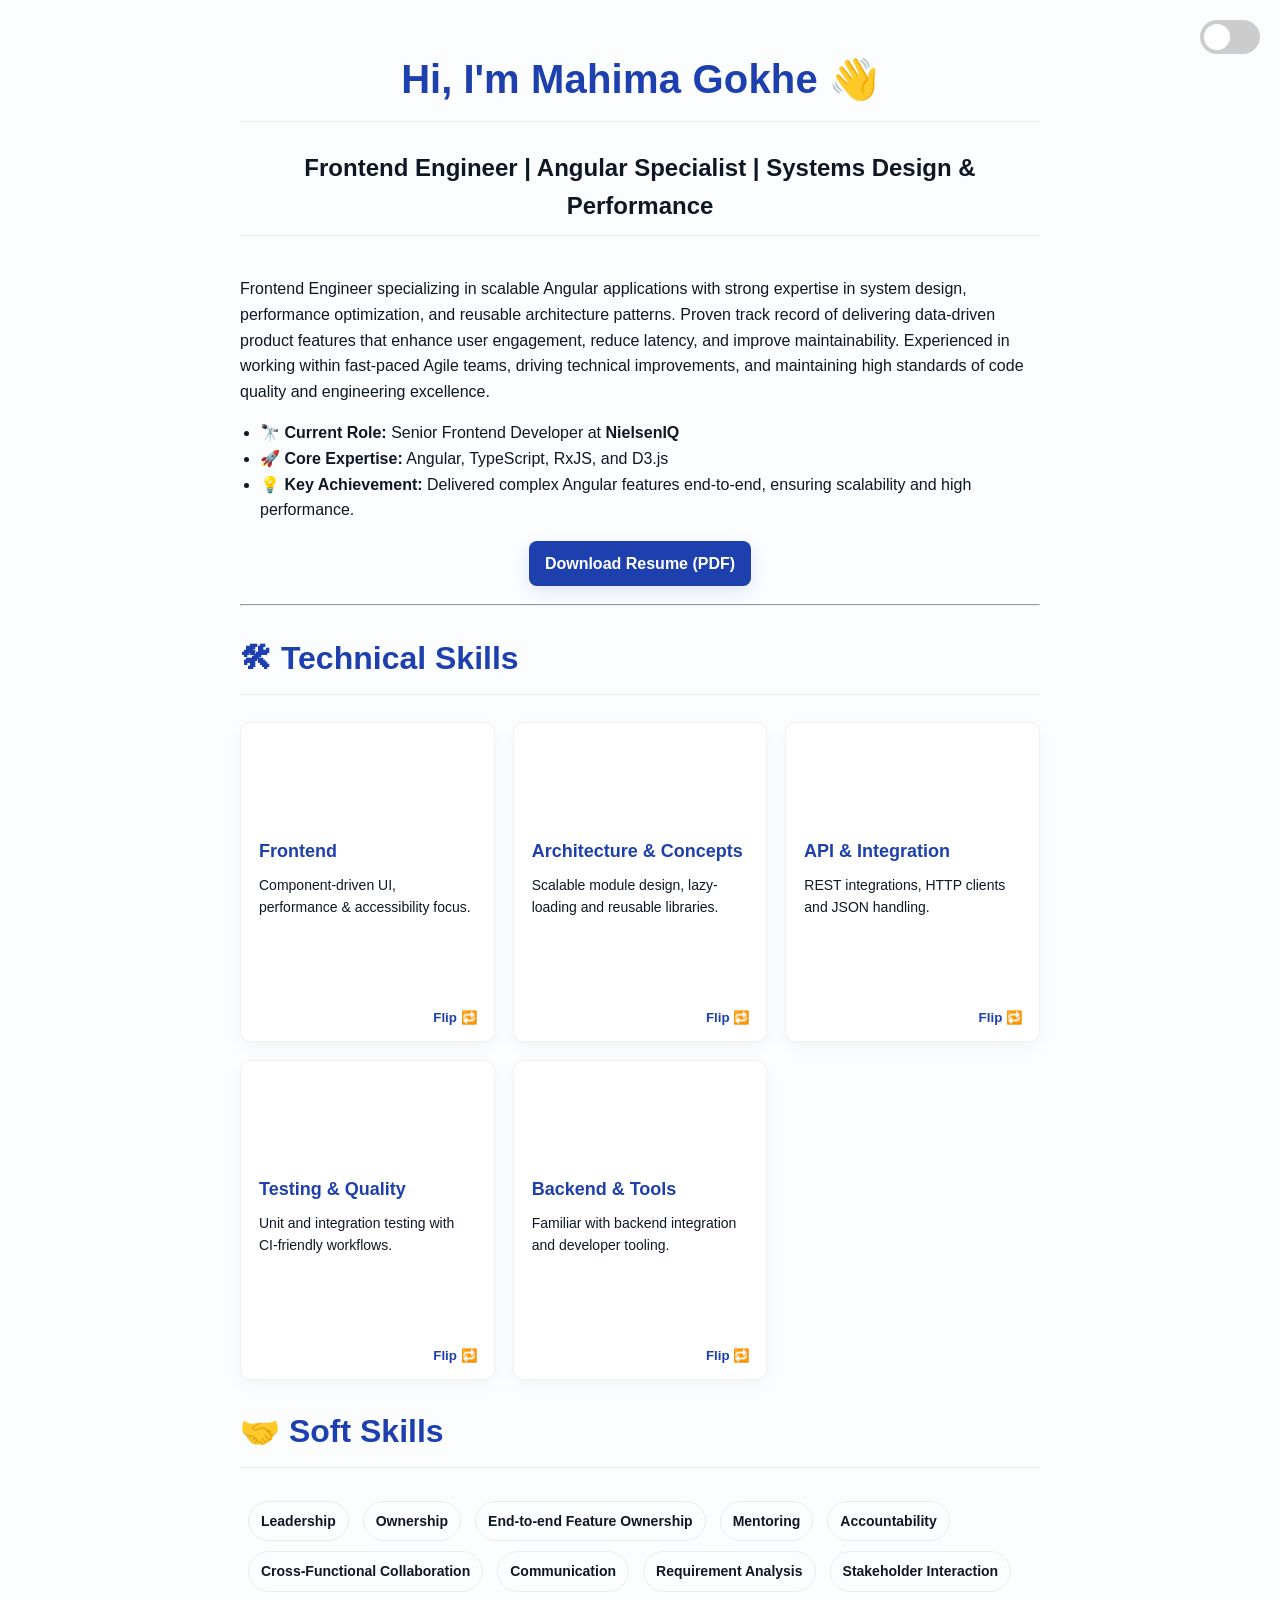
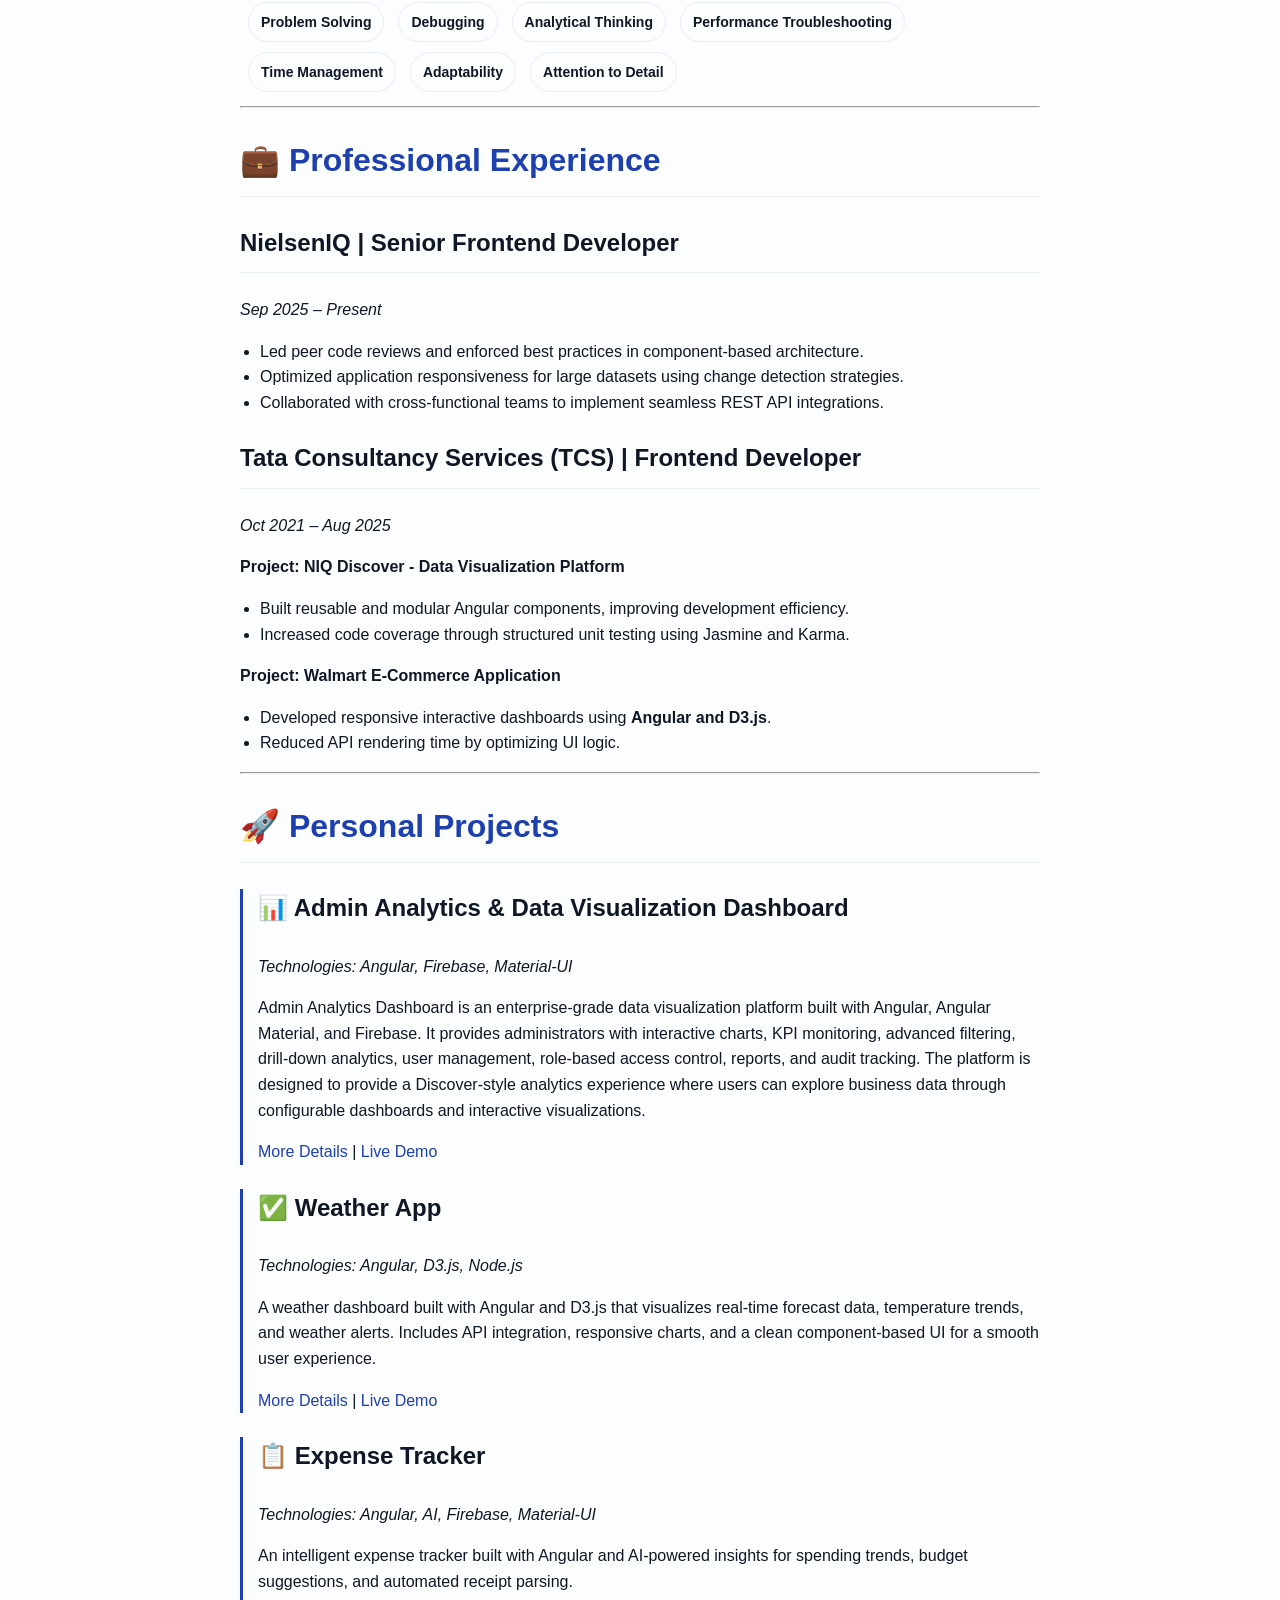
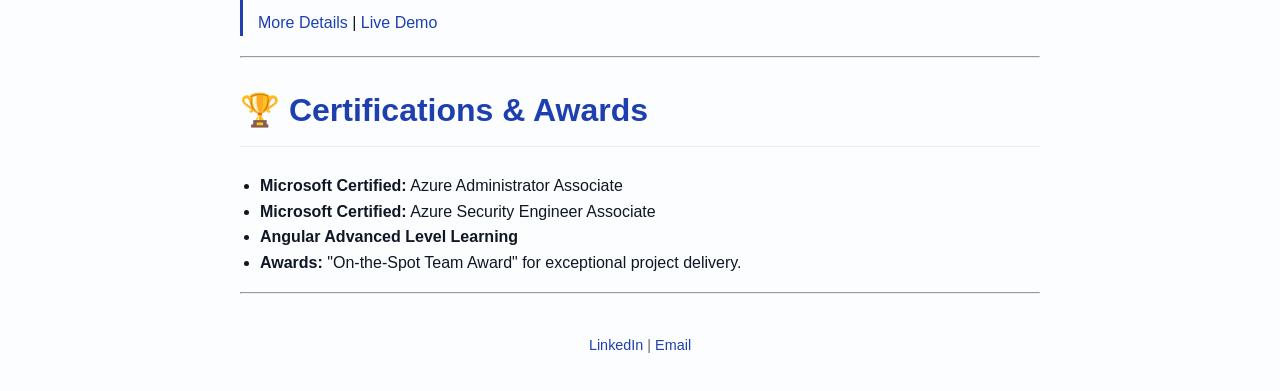
==== index.html @ b474adc4 "Updated changes of admin dashboard" ====
<!DOCTYPE html>
<html lang="en">

<head>
    <meta charset="UTF-8">
    <meta name="viewport" content="width=device-width, initial-scale=1.0">
    <title>Mahima Gokhe - Frontend Engineer</title>
    <style>
        :root {
            /* Professional, high-contrast palette (light mode) */
            --primary-color: #0f1724;   /* near-black slate for primary text */
            --secondary-color: #ffffff; /* secondary (light) */
            --accent-color: #1e40af;    /* indigo blue accent */
            --background-color: #fbfdff;/* very light background */
            --border-color: #e6edf3;    /* subtle border */
            --header-bg: #f1f5ff;       /* pale indigo header */
            --card-bg: #ffffff;         /* card background in light mode */
            --text-color: #0f1724;      /* card text color */
        }

        body {
            font-family: -apple-system, BlinkMacSystemFont, "Segoe UI", Helvetica, Arial, sans-serif, "Apple Color Emoji", "Segoe UI Emoji";
            line-height: 1.6;
            color: var(--primary-color);
            background-color: var(--background-color);
            max-width: 800px;
            margin: 0 auto;
            padding: 20px;
            transition: background-color 0.3s, color 0.3s;
        }

        body.dark-mode {
            /* Dark-mode palette tuned for readability */
            --primary-color: #e6eef8;   /* light text */
            --secondary-color: #0f1724; /* dark underlying */
            --accent-color: #60a5fa;    /* lighter indigo for accents */
            --background-color: #071133;/* deep navy background */
            --border-color: #23304a;    /* soft dark border */
            --header-bg: rgba(12,24,48,0.6); /* subtle header in dark mode */
            --card-bg: #0f1b2d;         /* dark card background */
            --text-color: #e6eef8;      /* card text color in dark mode */
        }

        h1,
        h2,
        h3 {
            border-bottom: 1px solid var(--border-color);
            padding-bottom: 10px;
        }

        h1,
        h2 {
            color: var(--accent-color);
        }

        h1 {
            font-size: 2.5em;
        }

        h2 {
            font-size: 2em;
        }

        h3 {
            font-size: 1.5em;
        }

        a {
            color: var(--accent-color);
            text-decoration: none;
            transition: color 0.3s;
        }

        a:hover {
            text-decoration: underline;
        }

        /* Intro pop animation */
        @keyframes popIn {
            0% { transform: translateY(14px) scale(.98); opacity: 0; }
            60% { transform: translateY(-6px) scale(1.02); opacity: 1; }
            100% { transform: translateY(0) scale(1); opacity: 1; }
        }

        .name-pop, .subtitle-pop {
            display: inline-block;
            opacity: 0;
            transform: translateY(14px) scale(.98);
            will-change: transform, opacity;
        }

        .name-pop {
            animation: popIn 700ms cubic-bezier(.2,.9,.3,1) 280ms both;
            font-weight: 900;
            color: var(--accent-color);
            letter-spacing: 0.2px;
            text-shadow: 0 1px 0 rgba(0,0,0,0.02);
        }

        .subtitle-pop {
            animation: popIn 700ms cubic-bezier(.2,.9,.3,1) 620ms both;
            color: var(--primary-color);
            font-weight: 600;
        }

        @media (prefers-reduced-motion: reduce) {
            .name-pop, .subtitle-pop { animation: none; opacity: 1; transform: none; }
        }

        table {
            width: 100%;
            border-collapse: collapse;
        }

        th,
        td {
            border: 1px solid var(--border-color);
            padding: 8px;
            text-align: left;
            transition: background-color 0.3s;
        }

        th {
            background-color: var(--header-bg);
        }

        tr:hover td {
            background-color: var(--header-bg);
        }

        ul {
            padding-left: 20px;
        }

        .header {
            text-align: center;
            margin-bottom: 40px;
        }

        .footer {
            text-align: center;
            margin-top: 40px;
            font-size: 0.9em;
            color: #666;
        }

        .theme-switch-wrapper {
            display: flex;
            align-items: center;
            position: absolute;
            top: 20px;
            right: 20px;
        }

        /* Download resume button */
        .download-resume { text-align: center; margin: 18px 0; }
        .btn-download {
            display: inline-block;
            background: var(--accent-color);
            color: var(--secondary-color);
            padding: 10px 16px;
            border-radius: 8px;
            font-weight: 700;
            text-decoration: none;
            box-shadow: 0 6px 18px rgba(30,64,175,0.12);
            transition: transform 120ms ease, box-shadow 120ms ease;
        }
        .btn-download:hover { transform: translateY(-2px); box-shadow: 0 10px 28px rgba(30,64,175,0.16); }
        body.dark-mode .btn-download { background: var(--accent-color); color: var(--primary-color); box-shadow: 0 6px 18px rgba(96,165,250,0.08); }

        .theme-switch {
            display: inline-block;
            height: 34px;
            position: relative;
            width: 60px;
        }

        .theme-switch input {
            display: none;
        }

        .slider {
            background-color: #ccc;
            bottom: 0;
            cursor: pointer;
            left: 0;
            position: absolute;
            right: 0;
            top: 0;
            transition: .4s;
        }

        .slider:before {
            background-color: #fff;
            bottom: 4px;
            content: "";
            height: 26px;
            left: 4px;
            position: absolute;
            transition: .4s;
            width: 26px;
        }

        input:checked+.slider {
            background-color: var(--accent-color);
        }

        input:checked+.slider:before {
            transform: translateX(26px);
        }

        .slider.round {
            border-radius: 34px;
        }

        .slider.round:before {
            border-radius: 50%;
        }

        .animated {
            opacity: 0;
            transform: translateY(20px);
            transition: opacity 0.5s ease-out, transform 0.5s ease-out;
        }

        .animated.visible {
            opacity: 1;
            transform: translateY(0);
        }

        .project {
            margin-bottom: 20px;
            border-left: 3px solid var(--accent-color);
            padding-left: 15px;
        }

        .project h3 {
            border-bottom: none;
            margin-bottom: 5px;
        }
        
        /* Skills grid (flip cards) */
        .skills-grid {
            display: grid;
            grid-template-columns: repeat(auto-fit, minmax(240px, 1fr));
            gap: 18px;
            margin-top: 12px;
            grid-auto-rows: 1fr; /* make grid rows equal height */
        }

        .skill-card {
            perspective: 1100px;
            min-height: 320px; /* increase to fit tags without scrolling */
            position: relative;
            border-radius: 12px;
            overflow: visible;
            transition: transform 220ms ease;
            display: flex;
        }

        .flip {
            position: relative;
            width: 100%;
            height: 100%;
            transform-style: preserve-3d;
            transition: transform 0.6s cubic-bezier(.2,.9,.3,1);
        }

        .flip.is-flipped { transform: rotateY(180deg); }

        .flip-front,
        .flip-back {
            backface-visibility: hidden;
            -webkit-backface-visibility: hidden;
            position: absolute;
            inset: 0;
            padding: 14px;
            border-radius: 10px;
            box-shadow: 0 6px 18px rgba(0,0,0,0.04);
        }

        .flip-front {
            background: transparent; /* flat look */
            border: 1px solid rgba(0,0,0,0.06);
            padding: 18px;
            transition: opacity 220ms ease, transform 220ms ease;
            display:flex;
            flex-direction:column;
            justify-content:center;
            align-items:flex-start;
            height:100%;
            box-sizing:border-box;
            background-color: var(--card-bg, #ffffff); /* light card bg */
            color: var(--text-color, #222);
            box-shadow: 0 6px 18px rgba(15,15,15,0.04);
        }

        .flip-back {
            background: transparent; /* flat look */
            border: 1px solid rgba(0,0,0,0.06);
            transform: rotateY(180deg);
            display:flex;
            align-items:center;
            justify-content:center;
            padding: 20px;
            transition: opacity 220ms ease, transform 220ms ease;
            height:100%;
            box-sizing:border-box;
            background-color: var(--card-bg, #ffffff);
            color: var(--text-color, #222);
            box-shadow: 0 6px 18px rgba(15,15,15,0.04);
        }

        /* hide/show faces explicitly when flipped to avoid overlap */
        .flip-front { opacity: 1; pointer-events: auto; }
        .flip-back { opacity: 0; pointer-events: none; }
        .flip.is-flipped .flip-front { opacity: 0; pointer-events: none; }
        .flip.is-flipped .flip-back { opacity: 1; pointer-events: auto; }

        .skill-name { font-weight:800; color:var(--accent-color); margin-bottom:8px; font-size:18px; }
        .skill-desc { font-size:14px; color:var(--primary-color); margin-bottom:8px; max-width:100%; }

        .tag-list {
            display:flex;
            flex-wrap:wrap;
            gap:10px 14px;
            justify-content:flex-start;
            align-items:center;
            padding:6px 8px;
            width:100%;
        }
        .tag {
            padding:8px 12px;
            border-radius:999px;
            background: transparent; /* no fill */
            color: var(--primary-color);
            font-weight:600;
            font-size:14px;
            border:1px solid var(--border-color, rgba(0,0,0,0.08));
            white-space:nowrap;
            text-align:center;
        }
        /* primary chips use same neutral styling to keep consistent color */
        .tag.primary { border-color: rgba(0,0,0,0.08); color: var(--text-color, #222); font-weight:600 }

        .progress { height:8px; background:rgba(0,0,0,0.06); border-radius:8px; overflow:hidden; margin-top:10px; }
        .progress > i { display:block; height:100%; background:linear-gradient(90deg,var(--accent-color),#9966CC); }

        .flip-toggle { position:absolute; bottom:10px; right:10px; background:transparent; border:none; color:var(--accent-color); cursor:pointer; font-weight:700; padding:6px; border-radius:6px; }

        /* Dark mode tweaks */
        body.dark-mode .flip-front { background: linear-gradient(180deg, rgba(153,102,204,0.04), rgba(26,26,26,0.02)); border-color:#333; }
        body.dark-mode .flip-back { background: linear-gradient(180deg, rgba(26,26,26,0.02), rgba(153,102,204,0.04)); border-color:#3a2a4d; }
        /* Ensure tags and skill text are light-colored in dark mode */
        body.dark-mode .tag,
        body.dark-mode .tag.primary,
        body.dark-mode .skill-desc {
            color: var(--primary-color) !important;
        }
        body.dark-mode .tag,
        body.dark-mode .tag.primary { border-color: rgba(255,255,255,0.12) !important; }
    </style>
</head>

<body>
    <div class="theme-switch-wrapper">
        <label class="theme-switch" for="checkbox">
            <input type="checkbox" id="checkbox" />
            <div class="slider round"></div>
        </label>
    </div>

    <div class="header animated">
        <h1>Hi, I'm <span class="name-pop">Mahima Gokhe</span> 👋</h1>
        <h3><span class="subtitle-pop">Frontend Engineer | Angular Specialist | Systems Design & Performance</span></h3>
    </div>

    <p class="animated">
        Frontend Engineer specializing in scalable Angular applications with strong expertise in system design,
        performance optimization, and reusable architecture patterns. Proven track record of delivering
        data-driven product features that enhance user engagement, reduce latency, and improve maintainability.
        Experienced in working within fast-paced Agile teams, driving technical improvements, and maintaining
        high standards of code quality and engineering excellence.
    </p>

    <ul class="animated">
        <li>🔭 <strong>Current Role:</strong> Senior Frontend Developer at <strong>NielsenIQ</strong></li>
        <li>🚀 <strong>Core Expertise:</strong> Angular, TypeScript, RxJS, and D3.js</li>
        <li>💡 <strong>Key Achievement:</strong> Delivered complex Angular features end-to-end, ensuring scalability and
            high performance.</li>
    </ul>

    <div class="download-resume animated">
        <a class="btn-download" href="Mahima_Gokhe_4+_yrs_AngularDeveloper (1).pdf" download="Mahima_Gokhe_Resume.pdf" aria-label="Download Mahima Gokhe resume">Download Resume (PDF)</a>
    </div>

    <hr>

    <div class="animated">
        <h2>🛠 Technical Skills</h2>

        <div class="skills-grid">
            <div class="skill-card">
                <div class="flip" role="group" aria-label="Frontend skill card">
                    <div class="flip-front">
                        <div class="skill-name">Frontend</div>
                        <div class="skill-desc">Component-driven UI, performance & accessibility focus.</div>
                        
                        <button class="flip-toggle" aria-pressed="false" tabindex="0">Flip <span aria-hidden="true">🔁</span></button>
                    </div>

                    <div class="flip-back" aria-hidden="true">
                        <div>
                            <div style="text-align:center;margin-bottom:10px;font-weight:700;color:var(--accent-color)">Frontend — Tech</div>
                            <div class="tag-list" aria-hidden="false">
                                <span class="tag primary">Angular</span>
                                <span class="tag">TypeScript</span>
                                <span class="tag">JavaScript</span>
                                <span class="tag">HTML5</span>
                                <span class="tag">CSS3</span>
                                <span class="tag">SCSS</span>
                                <span class="tag">RxJS</span>
                            </div>
                        </div>
                    </div>
                </div>
            </div>

            <div class="skill-card">
                <div class="flip" role="group" aria-label="Architecture & Concepts skill card">
                    <div class="flip-front">
                        <div class="skill-name">Architecture & Concepts</div>
                        <div class="skill-desc">Scalable module design, lazy-loading and reusable libraries.</div>
                        
                        <button class="flip-toggle" aria-pressed="false" tabindex="0">Flip <span aria-hidden="true">🔁</span></button>
                    </div>

                    <div class="flip-back" aria-hidden="true">
                        <div>
                            <div style="text-align:center;margin-bottom:10px;font-weight:700;color:var(--accent-color)">Architecture & Concepts — Tech</div>
                            <div class="tag-list">
                                <span class="tag primary">Component-Based Architecture</span>
                                <span class="tag">Lazy Loading</span>
                                <span class="tag">Change Detection Strategy</span>
                                <span class="tag">Code Refactoring</span>
                            </div>
                        </div>
                    </div>
                </div>
            </div>

            <div class="skill-card">
                <div class="flip" role="group" aria-label="Architecture skill card">
                    <div class="flip-front">
                        <div class="skill-name">API & Integration</div>
                        <div class="skill-desc">REST integrations, HTTP clients and JSON handling.</div>
                        
                        <button class="flip-toggle" aria-pressed="false" tabindex="0">Flip <span aria-hidden="true">🔁</span></button>
                    </div>

                    <div class="flip-back" aria-hidden="true">
                        <div>
                            <div style="text-align:center;margin-bottom:10px;font-weight:700;color:var(--accent-color)">API & Integration — Tech</div>
                            <div class="tag-list">
                                <span class="tag primary">REST API Integration</span>
                                <span class="tag">HTTP Client</span>
                                <span class="tag">JSON Handling</span>
                            </div>
                        </div>
                    </div>
                </div>
            </div>

            <div class="skill-card">
                <div class="flip" role="group" aria-label="Testing & Quality skill card">
                    <div class="flip-front">
                        <div class="skill-name">Testing & Quality</div>
                        <div class="skill-desc">Unit and integration testing with CI-friendly workflows.</div>
                        
                        <button class="flip-toggle" aria-pressed="false" tabindex="0">Flip <span aria-hidden="true">🔁</span></button>
                    </div>

                    <div class="flip-back" aria-hidden="true">
                        <div>
                            <div style="text-align:center;margin-bottom:10px;font-weight:700;color:var(--accent-color)">Testing — Tools</div>
                            <div class="tag-list">
                                <span class="tag primary">Jasmine</span>
                                <span class="tag">Karma</span>
                                <span class="tag">Unit Testing</span>
                            </div>
                        </div>
                    </div>
                </div>
            </div>

            <div class="skill-card">
                <div class="flip" role="group" aria-label="Backend & Tools skill card">
                    <div class="flip-front">
                        <div class="skill-name">Backend & Tools</div>
                        <div class="skill-desc">Familiar with backend integration and developer tooling.</div>
                        
                        <button class="flip-toggle" aria-pressed="false" tabindex="0">Flip <span aria-hidden="true">🔁</span></button>
                    </div>

                    <div class="flip-back" aria-hidden="true">
                        <div>
                            <div style="text-align:center;margin-bottom:10px;font-weight:700;color:var(--accent-color)">Backend & Tools — Tech</div>
                            <div class="tag-list">
                                <span class="tag primary">Node.js</span>
                                <span class="tag">MySQL</span>
                                <span class="tag">Git</span>
                                <span class="tag">GitHub</span>
                                <span class="tag">Bitbucket</span>
                                <span class="tag">Jira</span>
                                <span class="tag">Jenkins</span>
                                <span class="tag">VS Code</span>
                                <span class="tag">Agile</span>
                                <span class="tag">Scrum</span>
                            </div>
                        </div>
                    </div>
                </div>
            </div>
        </div>
    </div>

    <div class="animated">
        <h2>🤝 Soft Skills</h2>
        <div class="tag-list" style="margin-top:12px;">
            <span class="tag primary">Leadership</span>
            <span class="tag">Ownership</span>
            <span class="tag">End-to-end Feature Ownership</span>
            <span class="tag">Mentoring</span>
            <span class="tag">Accountability</span>
            <span class="tag">Cross-Functional Collaboration</span>
            <span class="tag">Communication</span>
            <span class="tag">Requirement Analysis</span>
            <span class="tag">Stakeholder Interaction</span>
            <span class="tag">Problem Solving</span>
            <span class="tag">Debugging</span>
            <span class="tag">Analytical Thinking</span>
            <span class="tag">Performance Troubleshooting</span>
            <span class="tag">Time Management</span>
            <span class="tag">Adaptability</span>
            <span class="tag">Attention to Detail</span>
        </div>

    <hr>

    <div class="animated">
        <h2>💼 Professional Experience</h2>

        <h3><strong>NielsenIQ</strong> | Senior Frontend Developer</h3>
        <p><em>Sep 2025 – Present</em></p>
        <ul>
            <li>Led peer code reviews and enforced best practices in component-based architecture.</li>
            <li>Optimized application responsiveness for large datasets using change detection strategies.</li>
            <li>Collaborated with cross-functional teams to implement seamless REST API integrations.</li>
        </ul>

        <h3><strong>Tata Consultancy Services (TCS)</strong> | Frontend Developer</h3>
        <p><em>Oct 2021 – Aug 2025</em></p>
        <p><strong>Project: NIQ Discover - Data Visualization Platform</strong></p>
        <ul>
            <li>Built reusable and modular Angular components, improving development efficiency.</li>
            <li>Increased code coverage through structured unit testing using Jasmine and Karma.</li>
        </ul>

        <p><strong>Project: Walmart E-Commerce Application</strong></p>
        <ul>
            <li>Developed responsive interactive dashboards using <strong>Angular and D3.js</strong>.</li>
            <li>Reduced API rendering time by optimizing UI logic.</li>
        </ul>
    </div>

    <hr>

    <div class="animated">
        <h2>🚀 Personal Projects</h2>
        <div class="project">
            <h3>📊 Admin Analytics & Data Visualization Dashboard</h3>
            <p><em>Technologies: Angular, Firebase, Material-UI</em></p>
            <p>Admin Analytics Dashboard is an enterprise-grade data visualization platform built with Angular, Angular Material, and Firebase. It provides administrators with interactive charts, KPI monitoring, advanced filtering, drill-down analytics, user management, role-based access control, reports, and audit tracking. The platform is designed to provide a Discover-style analytics experience where users can explore business data through configurable dashboards and interactive visualizations.</p>
            <p><a href="admin-dashboard.html">More Details</a> | <a href="admin-dashboard.component.html">Live Demo</a></p>
        </div>
        <div class="project">
            <h3>✅ Weather App</h3>
            <p><em>Technologies: Angular, D3.js, Node.js</em></p>
            <p>A weather dashboard built with Angular and D3.js that visualizes real-time forecast data, temperature
                trends,
                and weather alerts. Includes API integration, responsive charts, and a clean component-based UI for a
                smooth
                user experience.</p>
            <p><a href="weather-app.html">More Details</a> | <a href="weather-app.component.html">Live Demo</a></p>
        </div>
        <div class="project">
            <h3>📋 Expense Tracker</h3>
            <p><em>Technologies: Angular, AI, Firebase, Material-UI</em></p>
            <p>An intelligent expense tracker built with Angular and AI-powered insights for spending trends, budget
                suggestions, and automated receipt parsing.</p>
            <p><a href="expense-tracker.html">More Details</a> | <a href="expense-tracker.component.html">Live Demo</a></p>
        </div>
    </div>

    <hr>

    <div class="animated">
        <h2>🏆 Certifications & Awards</h2>
        <ul>
            <li><strong>Microsoft Certified:</strong> Azure Administrator Associate</li>
            <li><strong>Microsoft Certified:</strong> Azure Security Engineer Associate</li>
            <li><strong>Angular Advanced Level Learning</strong></li>
            <li><strong>Awards:</strong> "On-the-Spot Team Award" for exceptional project delivery.</li>
        </ul>
    </div>

    <hr>

    <div class="footer animated">
        <p>
            <a href="https://www.linkedin.com/in/mahima-gokhe-7213a3183">LinkedIn</a> |
            <a href="mailto:mahimagokhe@gmail.com">Email</a>
        </p>
    </div>
    <script>
        const toggleSwitch = document.querySelector('.theme-switch input[type="checkbox"]');
        const currentTheme = localStorage.getItem('theme');
        // Flip card interaction
        document.addEventListener('DOMContentLoaded', () => {
            document.querySelectorAll('.flip-toggle').forEach(btn => {
                btn.addEventListener('click', (e) => {
                    const flip = btn.closest('.skill-card').querySelector('.flip');
                    flip.classList.toggle('is-flipped');
                    const pressed = flip.classList.contains('is-flipped');
                    btn.setAttribute('aria-pressed', pressed.toString());
                    // ensure front/back are exposed correctly for screen-readers and visibility
                    const front = flip.querySelector('.flip-front');
                    const back = flip.querySelector('.flip-back');
                    if (front) front.setAttribute('aria-hidden', pressed ? 'true' : 'false');
                    if (back) back.setAttribute('aria-hidden', pressed ? 'false' : 'true');
                    // update button label for clarity
                    btn.innerHTML = pressed ? 'Back <span aria-hidden="true">⤺</span>' : 'Flip <span aria-hidden="true">🔁</span>';
                });
                btn.addEventListener('keydown', (e) => {
                    if (e.key === 'Enter' || e.key === ' ') {
                        e.preventDefault();
                        btn.click();
                    }
                });
            });
            // ensure initial aria-hidden states and button labels
            document.querySelectorAll('.flip').forEach(flip => {
                const front = flip.querySelector('.flip-front');
                const back = flip.querySelector('.flip-back');
                const btn = flip.closest('.skill-card').querySelector('.flip-toggle');
                if (front) front.setAttribute('aria-hidden', 'false');
                if (back) back.setAttribute('aria-hidden', 'true');
                if (btn) btn.innerHTML = 'Flip <span aria-hidden="true">🔁</span>';
            });
        });

        if (currentTheme) {
            document.body.classList.add(currentTheme);
            if (currentTheme === 'dark-mode') {
                toggleSwitch.checked = true;
            }
        }

        function switchTheme(e) {
            if (e.target.checked) {
                document.body.classList.add('dark-mode');
                localStorage.setItem('theme', 'dark-mode');
            } else {
                document.body.classList.remove('dark-mode');
                localStorage.setItem('theme', 'light-mode');
            }
        }

        toggleSwitch.addEventListener('change', switchTheme, false);

        const animatedEls = document.querySelectorAll('.animated');
        const observer = new IntersectionObserver((entries) => {
            entries.forEach(entry => {
                if (entry.isIntersecting) {
                    entry.target.classList.add('visible');
                }
            });
        }, {
            threshold: 0.1
        });

        animatedEls.forEach(el => {
            observer.observe(el);
        });
    </script>
</body>

</html>
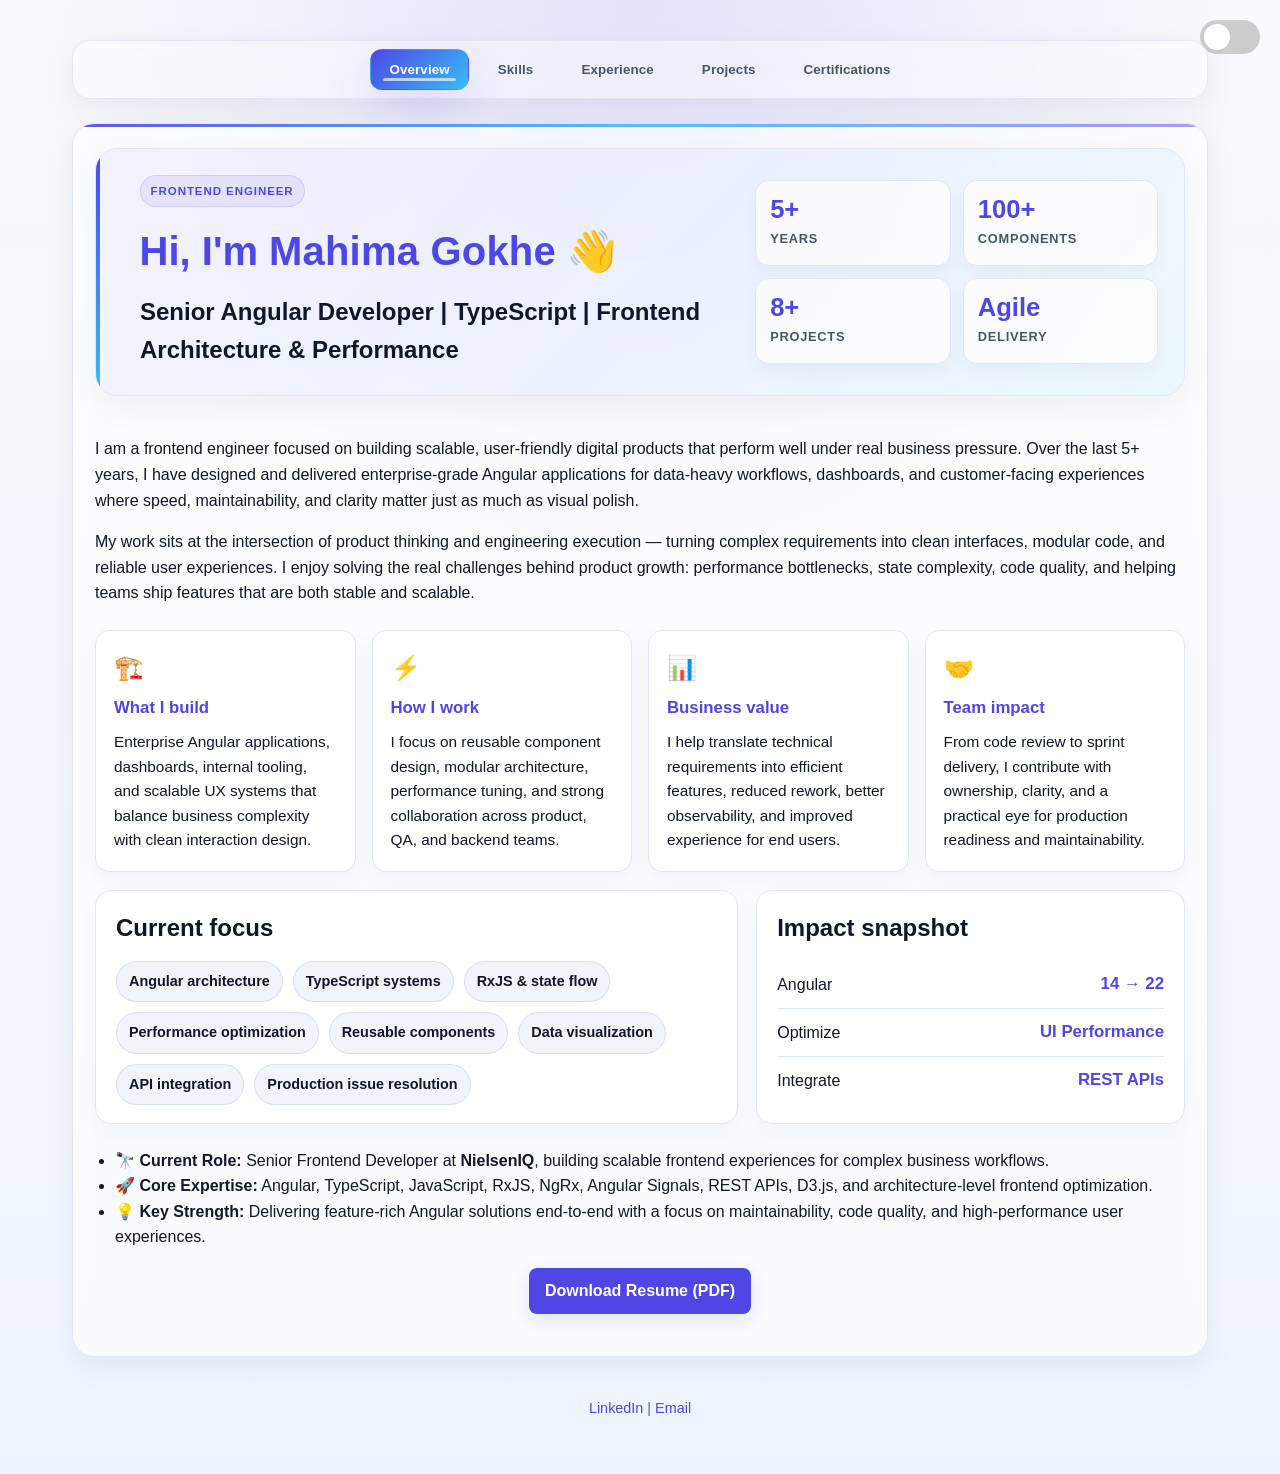
==== commit 4d220b03: "Update" ====
--- a/index.html
+++ b/index.html
@@ -7,38 +7,54 @@
     <title>Mahima Gokhe - Frontend Engineer</title>
     <style>
         :root {
-            /* Professional, high-contrast palette (light mode) */
-            --primary-color: #0f1724;   /* near-black slate for primary text */
-            --secondary-color: #ffffff; /* secondary (light) */
-            --accent-color: #1e40af;    /* indigo blue accent */
-            --background-color: #fbfdff;/* very light background */
-            --border-color: #e6edf3;    /* subtle border */
-            --header-bg: #f1f5ff;       /* pale indigo header */
-            --card-bg: #ffffff;         /* card background in light mode */
-            --text-color: #0f1724;      /* card text color */
+            --primary-color: #0f172a;
+            --secondary-color: #ffffff;
+            --accent-color: #4f46e5;
+            --accent-strong: #312e81;
+            --accent-soft: #e0e7ff;
+            --accent-cyan: #38bdf8;
+            --background-color: #f4f7fb;
+            --background-gradient: radial-gradient(circle at top, rgba(79, 70, 229, 0.12), transparent 38%), linear-gradient(180deg, #f8fafc 0%, #eef4ff 100%);
+            --border-color: #dfe7f5;
+            --header-bg: #eef2ff;
+            --card-bg: #ffffff;
+            --surface-soft: rgba(79, 70, 229, 0.06);
+            --text-color: #0f172a;
+            --muted-color: #475569;
+            --shadow-soft: 0 10px 32px rgba(15, 23, 42, 0.06);
+            --shadow-strong: 0 18px 48px rgba(79, 70, 229, 0.16);
         }
 
         body {
             font-family: -apple-system, BlinkMacSystemFont, "Segoe UI", Helvetica, Arial, sans-serif, "Apple Color Emoji", "Segoe UI Emoji";
             line-height: 1.6;
             color: var(--primary-color);
-            background-color: var(--background-color);
-            max-width: 800px;
+            background: var(--background-gradient);
+            width: min(100%, 1200px);
+            min-height: 100vh;
             margin: 0 auto;
-            padding: 20px;
-            transition: background-color 0.3s, color 0.3s;
+            padding: 20px clamp(16px, 3vw, 32px) 40px;
+            box-sizing: border-box;
+            transition: background 0.3s ease, color 0.3s ease;
         }
 
         body.dark-mode {
-            /* Dark-mode palette tuned for readability */
-            --primary-color: #e6eef8;   /* light text */
-            --secondary-color: #0f1724; /* dark underlying */
-            --accent-color: #60a5fa;    /* lighter indigo for accents */
-            --background-color: #071133;/* deep navy background */
-            --border-color: #23304a;    /* soft dark border */
-            --header-bg: rgba(12,24,48,0.6); /* subtle header in dark mode */
-            --card-bg: #0f1b2d;         /* dark card background */
-            --text-color: #e6eef8;      /* card text color in dark mode */
+            --primary-color: #e2e8f0;
+            --secondary-color: #0b1220;
+            --accent-color: #8b5cf6;
+            --accent-strong: #c4b5fd;
+            --accent-soft: rgba(139, 92, 246, 0.16);
+            --accent-cyan: #22d3ee;
+            --background-color: #020817;
+            --background-gradient: radial-gradient(circle at top, rgba(139, 92, 246, 0.2), transparent 35%), linear-gradient(180deg, #020817 0%, #0b1220 100%);
+            --border-color: rgba(148, 163, 184, 0.18);
+            --header-bg: rgba(15, 23, 42, 0.9);
+            --card-bg: rgba(15, 23, 42, 0.9);
+            --surface-soft: rgba(139, 92, 246, 0.08);
+            --text-color: #e2e8f0;
+            --muted-color: #94a3b8;
+            --shadow-soft: 0 10px 30px rgba(2, 8, 23, 0.38);
+            --shadow-strong: 0 20px 48px rgba(139, 92, 246, 0.18);
         }
 
         h1,
@@ -80,6 +96,17 @@
             0% { transform: translateY(14px) scale(.98); opacity: 0; }
             60% { transform: translateY(-6px) scale(1.02); opacity: 1; }
             100% { transform: translateY(0) scale(1); opacity: 1; }
+        }
+
+        @keyframes panelReveal {
+            0% {
+                opacity: 0;
+                transform: translateY(18px) scale(0.985);
+            }
+            100% {
+                opacity: 1;
+                transform: translateY(0) scale(1);
+            }
         }
 
         .name-pop, .subtitle-pop {
@@ -107,6 +134,54 @@
             .name-pop, .subtitle-pop { animation: none; opacity: 1; transform: none; }
         }
 
+        @media (max-width: 768px) {
+            body {
+                width: 100%;
+                padding: 16px 14px 30px;
+            }
+
+            .theme-switch-wrapper {
+                position: static;
+                justify-content: flex-end;
+                margin-bottom: 10px;
+            }
+
+            .tabs {
+                justify-content: flex-start;
+            }
+
+            .tab-button {
+                flex: 1 1 calc(50% - 10px);
+                text-align: center;
+            }
+
+            .header {
+                margin-bottom: 24px;
+            }
+
+            h1 {
+                font-size: 2.1em;
+            }
+
+            h2 {
+                font-size: 1.6em;
+            }
+
+            h3 {
+                font-size: 1.2em;
+            }
+
+            .skills-grid {
+                grid-template-columns: 1fr;
+            }
+
+            .skill-card,
+            .flip-front,
+            .flip-back {
+                min-height: 260px;
+            }
+        }
+
         table {
             width: 100%;
             border-collapse: collapse;
@@ -132,9 +207,105 @@
             padding-left: 20px;
         }
 
-        .header {
+.header {
             text-align: center;
             margin-bottom: 40px;
+        }
+
+        .hero-panel {
+            display: grid;
+            grid-template-columns: 1.45fr 0.95fr;
+            gap: 18px;
+            align-items: stretch;
+            background: linear-gradient(135deg, rgba(79, 70, 229, 0.06), rgba(56, 189, 248, 0.08));
+            border: 1px solid var(--border-color);
+            border-radius: 22px;
+            padding: clamp(18px, 2vw, 28px);
+            box-shadow: var(--shadow-soft);
+            position: relative;
+            overflow: hidden;
+        }
+
+        .hero-panel::before {
+            content: "";
+            position: absolute;
+            left: 0;
+            top: 0;
+            bottom: 0;
+            width: 4px;
+            background: linear-gradient(180deg, var(--accent-color), var(--accent-cyan));
+            border-radius: 12px;
+        }
+
+        .hero-copy {
+            text-align: left;
+            padding-left: 18px;
+        }
+
+        .eyebrow {
+            display: inline-block;
+            margin-bottom: 12px;
+            padding: 6px 10px;
+            border-radius: 999px;
+            background: rgba(79, 70, 229, 0.08);
+            border: 1px solid rgba(79, 70, 229, 0.14);
+            color: var(--accent-color);
+            font-size: 0.72rem;
+            font-weight: 800;
+            letter-spacing: 0.08em;
+            text-transform: uppercase;
+        }
+
+        .hero-panel h1 {
+            border: none;
+            margin: 0 0 10px;
+            padding: 0;
+            text-align: left;
+        }
+
+        .hero-panel h3 {
+            border: none;
+            margin: 0;
+            padding: 0;
+            text-align: left;
+        }
+
+        .hero-stats {
+            display: grid;
+            grid-template-columns: repeat(2, minmax(120px, 1fr));
+            gap: 12px;
+            align-content: center;
+        }
+
+        .stat-card {
+            background: rgba(255, 255, 255, 0.7);
+            border: 1px solid var(--border-color);
+            border-radius: 14px;
+            padding: 16px 14px;
+            display: flex;
+            flex-direction: column;
+            gap: 6px;
+            align-items: flex-start;
+            box-shadow: 0 8px 18px rgba(15, 23, 42, 0.04);
+        }
+
+        body.dark-mode .stat-card {
+            background: rgba(15, 23, 42, 0.78);
+        }
+
+        .stat-number {
+            font-size: clamp(1.5rem, 2vw, 2rem);
+            font-weight: 800;
+            color: var(--accent-color);
+            line-height: 1;
+        }
+
+        .stat-label {
+            font-size: 0.8rem;
+            font-weight: 700;
+            color: var(--muted-color);
+            text-transform: uppercase;
+            letter-spacing: 0.06em;
         }
 
         .footer {
@@ -142,6 +313,100 @@
             margin-top: 40px;
             font-size: 0.9em;
             color: #666;
+        }
+
+        .tabs {
+            display: flex;
+            flex-wrap: wrap;
+            gap: 10px;
+            margin: 20px 0 24px;
+            justify-content: center;
+            padding: 8px;
+            background: rgba(255, 255, 255, 0.35);
+            border: 1px solid var(--border-color);
+            border-radius: 18px;
+            backdrop-filter: blur(10px);
+            box-shadow: var(--shadow-soft);
+            position: relative;
+        }
+
+        .tab-button {
+            position: relative;
+            border: 1px solid transparent;
+            background: transparent;
+            color: var(--muted-color);
+            padding: 12px 18px;
+            border-radius: 12px;
+            cursor: pointer;
+            font-weight: 700;
+            letter-spacing: 0.01em;
+            transition: all 0.25s ease;
+            overflow: hidden;
+            isolation: isolate;
+        }
+
+        .tab-button::before {
+            content: "";
+            position: absolute;
+            inset: 0;
+            background: linear-gradient(135deg, rgba(79, 70, 229, 0.08), rgba(56, 189, 248, 0.08));
+            opacity: 0;
+            transition: opacity 0.25s ease;
+            z-index: -1;
+        }
+
+        .tab-button::after {
+            content: "";
+            position: absolute;
+            inset: auto 12px 8px 12px;
+            height: 3px;
+            border-radius: 10px;
+            background: rgba(255, 255, 255, 0.8);
+            transform: scaleX(0);
+            transform-origin: center;
+            transition: transform 0.25s ease;
+            opacity: 0.8;
+        }
+
+        .tab-button:hover {
+            color: var(--accent-color);
+            border-color: rgba(79, 70, 229, 0.18);
+            transform: translateY(-1px);
+            box-shadow: 0 10px 20px rgba(79, 70, 229, 0.08);
+        }
+
+        .tab-button:hover::before,
+        .tab-button.active::before {
+            opacity: 1;
+        }
+
+        .tab-button:hover::after,
+        .tab-button.active::after {
+            transform: scaleX(1);
+        }
+
+        .tab-button.active {
+            background: linear-gradient(135deg, var(--accent-color), var(--accent-cyan));
+            border-color: transparent;
+            color: var(--secondary-color);
+            box-shadow: var(--shadow-strong);
+        }
+
+        .tab-button:focus-visible {
+            outline: 3px solid rgba(79, 70, 229, 0.25);
+            outline-offset: 2px;
+        }
+
+        .tab-panel {
+            display: none;
+            opacity: 0;
+            transform: translateY(12px);
+            transition: opacity 0.28s ease, transform 0.28s ease;
+        }
+
+        .tab-panel.active {
+            display: block;
+            animation: panelReveal 0.38s cubic-bezier(0.2, 0.9, 0.2, 1) both;
         }
 
         .theme-switch-wrapper {
@@ -217,131 +482,553 @@
             border-radius: 50%;
         }
 
-        .animated {
+        .animated,
+        .animated-card {
             opacity: 0;
-            transform: translateY(20px);
-            transition: opacity 0.5s ease-out, transform 0.5s ease-out;
-        }
-
-        .animated.visible {
+            transform: translateY(18px);
+            transition: opacity 0.45s ease-out, transform 0.45s ease-out;
+        }
+
+        .animated.visible,
+        .animated-card.visible {
             opacity: 1;
             transform: translateY(0);
         }
 
+        .animated-card {
+            transition-delay: 0.05s;
+        }
+
+        .overview-card,
+        .project,
+        .skill-card,
+        .experience-item,
+        .cert-item {
+            animation: none;
+        }
+
+        .tab-panel {
+            position: relative;
+            overflow: hidden;
+            background: rgba(255, 255, 255, 0.62);
+            border: 1px solid var(--border-color);
+            border-radius: 22px;
+            padding: 24px 22px;
+            box-shadow: var(--shadow-soft);
+            backdrop-filter: blur(10px);
+        }
+
+        body.dark-mode .tab-panel {
+            background: rgba(15, 23, 42, 0.8);
+        }
+
+        .tab-panel::before {
+            content: "";
+            position: absolute;
+            inset: 0 auto auto 0;
+            width: 100%;
+            height: 3px;
+            background: linear-gradient(90deg, var(--accent-color), var(--accent-cyan), #a78bfa);
+            opacity: 0.9;
+        }
+
+        .projects-grid {
+            display: grid;
+            grid-template-columns: repeat(auto-fit, minmax(280px, 1fr));
+            gap: 18px;
+        }
+
         .project {
-            margin-bottom: 20px;
-            border-left: 3px solid var(--accent-color);
-            padding-left: 15px;
+            display: grid;
+            grid-template-rows: 170px 1fr;
+            margin-bottom: 0;
+            border-radius: 18px;
+            overflow: hidden;
+            background: var(--card-bg);
+            border: 1px solid var(--border-color);
+            box-shadow: 0 10px 22px rgba(15, 23, 42, 0.04);
+            transition: transform 0.22s ease, box-shadow 0.22s ease, border-color 0.22s ease;
+        }
+
+        .project:hover {
+            transform: translateY(-4px);
+            box-shadow: 0 18px 32px rgba(15, 23, 42, 0.08);
+            border-color: rgba(79, 70, 229, 0.2);
+        }
+
+        .project-visual {
+            position: relative;
+            display: flex;
+            align-items: flex-end;
+            padding: 18px;
+            overflow: hidden;
+            background: linear-gradient(135deg, rgba(79, 70, 229, 0.9), rgba(56, 189, 248, 0.75));
+        }
+
+        .project-visual::before,
+        .project-visual::after {
+            content: "";
+            position: absolute;
+            inset: auto 16px 16px 16px;
+            height: 56%;
+            border-radius: 12px;
+            background: rgba(255, 255, 255, 0.15);
+            border: 1px solid rgba(255, 255, 255, 0.2);
+            backdrop-filter: blur(2px);
+        }
+
+        .project-visual::after {
+            inset: 18px 20px auto auto;
+            width: 90px;
+            height: 18px;
+            border-radius: 999px;
+            background: rgba(255, 255, 255, 0.18);
+        }
+
+        .project-visual.visual-dashboard {
+            background: linear-gradient(135deg, rgba(30, 64, 175, 0.88), rgba(59, 130, 246, 0.72));
+        }
+
+        .project-visual.visual-weather {
+            background: linear-gradient(135deg, rgba(14, 116, 144, 0.9), rgba(34, 211, 238, 0.7));
+        }
+
+        .project-visual.visual-expense {
+            background: linear-gradient(135deg, rgba(124, 58, 237, 0.9), rgba(168, 85, 247, 0.72));
+        }
+
+        .project-visual span {
+            position: relative;
+            z-index: 1;
+            display: inline-block;
+            padding: 7px 10px;
+            border-radius: 999px;
+            background: rgba(255, 255, 255, 0.16);
+            border: 1px solid rgba(255, 255, 255, 0.22);
+            color: #fff;
+            font-size: 0.74rem;
+            font-weight: 700;
+            letter-spacing: 0.04em;
+            text-transform: uppercase;
+        }
+
+        .project-content {
+            padding: 18px 18px 16px;
         }
 
         .project h3 {
             border-bottom: none;
             margin-bottom: 5px;
+            padding-bottom: 0;
+        }
+
+        .project-meta {
+            display: inline-block;
+            background: rgba(30, 64, 175, 0.08);
+            border: 1px solid rgba(30, 64, 175, 0.14);
+            border-radius: 999px;
+            padding: 6px 10px;
+            margin-bottom: 8px;
+            font-size: 0.8rem;
+            font-weight: 700;
+            color: var(--accent-color);
+        }
+
+        .project-metrics {
+            display: grid;
+            grid-template-columns: repeat(3, minmax(0, 1fr));
+            gap: 8px;
+            margin: 12px 0 14px;
+        }
+
+        .metric-pill {
+            display: flex;
+            flex-direction: column;
+            gap: 4px;
+            padding: 10px 8px;
+            border-radius: 12px;
+            background: linear-gradient(180deg, rgba(79, 70, 229, 0.06), rgba(255,255,255,0.02));
+            border: 1px solid rgba(79, 70, 229, 0.12);
+        }
+
+        .metric-pill strong {
+            font-size: 0.62rem;
+            letter-spacing: 0.08em;
+            text-transform: uppercase;
+            color: var(--accent-color);
+        }
+
+        .metric-pill small {
+            font-size: 0.76rem;
+            color: var(--muted-color);
+            line-height: 1.45;
+        }
+
+        .section-header {
+            display: flex;
+            align-items: center;
+            justify-content: space-between;
+            gap: 12px;
+            margin-bottom: 18px;
+        }
+
+        .section-header .section-kicker {
+            display: inline-block;
+            background: rgba(30, 64, 175, 0.08);
+            color: var(--accent-color);
+            border: 1px solid rgba(30, 64, 175, 0.12);
+            border-radius: 999px;
+            padding: 6px 10px;
+            font-size: 0.75rem;
+            font-weight: 700;
+            letter-spacing: 0.04em;
+            text-transform: uppercase;
+        }
+
+        .overview-grid {
+            display: grid;
+            grid-template-columns: repeat(auto-fit, minmax(220px, 1fr));
+            gap: 16px;
+            margin: 24px 0 18px;
+        }
+
+        .overview-card {
+            background: var(--card-bg);
+            border: 1px solid var(--border-color);
+            border-radius: 14px;
+            padding: 18px;
+            box-shadow: 0 8px 24px rgba(15, 23, 42, 0.04);
+            transition: transform 0.25s ease, box-shadow 0.25s ease, border-color 0.25s ease;
+        }
+
+        .overview-card:hover {
+            transform: translateY(-4px);
+            border-color: rgba(30, 64, 175, 0.25);
+            box-shadow: 0 12px 28px rgba(15, 23, 42, 0.08);
+        }
+
+        .overview-card .card-icon {
+            font-size: 1.5rem;
+            margin-bottom: 8px;
+            display: inline-block;
+        }
+
+        .overview-card h4 {
+            margin: 0 0 8px;
+            border: none;
+            padding: 0;
+            color: var(--accent-color);
+            font-size: 1.05rem;
+        }
+
+        .overview-card p {
+            margin: 0;
+            font-size: 0.96rem;
+        }
+
+        .overview-focus {
+            display: grid;
+            grid-template-columns: 1.2fr 0.8fr;
+            gap: 18px;
+            margin: 18px 0 24px;
+        }
+
+        .focus-panel,
+        .impact-panel {
+            background: var(--card-bg);
+            border: 1px solid var(--border-color);
+            border-radius: 16px;
+            padding: 18px 20px;
+            box-shadow: 0 8px 22px rgba(15, 23, 42, 0.04);
+        }
+
+        .focus-panel h3,
+        .impact-panel h3 {
+            border-bottom: none;
+            margin: 0 0 14px;
+            padding: 0;
+        }
+
+        .focus-list {
+            display: flex;
+            flex-wrap: wrap;
+            gap: 10px;
+            list-style: none;
+            padding: 0;
+            margin: 0;
+        }
+
+        .focus-list li {
+            background: rgba(30, 64, 175, 0.06);
+            border: 1px solid rgba(30, 64, 175, 0.12);
+            color: var(--primary-color);
+            border-radius: 999px;
+            padding: 8px 12px;
+            font-size: 0.9rem;
+            font-weight: 600;
+        }
+
+        .impact-panel .mini-stat {
+            display: flex;
+            align-items: center;
+            justify-content: space-between;
+            padding: 10px 0;
+            border-bottom: 1px solid var(--border-color);
+        }
+
+        .impact-panel .mini-stat:last-child {
+            border-bottom: none;
+        }
+
+        .mini-stat strong {
+            font-size: 1.05rem;
+            color: var(--accent-color);
+        }
+
+        .profile-intro {
+            margin-bottom: 18px;
+        }
+
+        @media (max-width: 768px) {
+            .overview-focus {
+                grid-template-columns: 1fr;
+            }
         }
         
         /* Skills grid (flip cards) */
         .skills-grid {
             display: grid;
-            grid-template-columns: repeat(auto-fit, minmax(240px, 1fr));
+            grid-template-columns: repeat(auto-fit, minmax(260px, 1fr));
             gap: 18px;
             margin-top: 12px;
-            grid-auto-rows: 1fr; /* make grid rows equal height */
+            align-items: stretch;
         }
 
         .skill-card {
-            perspective: 1100px;
-            min-height: 320px; /* increase to fit tags without scrolling */
             position: relative;
-            border-radius: 12px;
-            overflow: visible;
-            transition: transform 220ms ease;
-            display: flex;
+            height: 290px;
+            border-radius: 16px;
+            overflow: hidden;
+            transition: transform 220ms ease, box-shadow 220ms ease;
+        }
+
+        .skill-card:hover {
+            transform: translateY(-3px);
+            box-shadow: 0 12px 26px rgba(30, 64, 175, 0.08);
         }
 
         .flip {
             position: relative;
             width: 100%;
             height: 100%;
-            transform-style: preserve-3d;
-            transition: transform 0.6s cubic-bezier(.2,.9,.3,1);
-        }
-
-        .flip.is-flipped { transform: rotateY(180deg); }
+            overflow: hidden;
+            border-radius: 16px;
+            border: 1px solid var(--border-color);
+            background: var(--card-bg);
+            box-shadow: 0 10px 24px rgba(15, 23, 42, 0.04);
+        }
 
         .flip-front,
         .flip-back {
-            backface-visibility: hidden;
-            -webkit-backface-visibility: hidden;
             position: absolute;
             inset: 0;
-            padding: 14px;
-            border-radius: 10px;
-            box-shadow: 0 6px 18px rgba(0,0,0,0.04);
+            width: 100%;
+            height: 100%;
+            box-sizing: border-box;
+            transition: transform 0.38s ease, opacity 0.38s ease, visibility 0.38s ease;
         }
 
         .flip-front {
-            background: transparent; /* flat look */
-            border: 1px solid rgba(0,0,0,0.06);
-            padding: 18px;
-            transition: opacity 220ms ease, transform 220ms ease;
-            display:flex;
-            flex-direction:column;
-            justify-content:center;
-            align-items:flex-start;
-            height:100%;
-            box-sizing:border-box;
-            background-color: var(--card-bg, #ffffff); /* light card bg */
+            display: flex;
+            flex-direction: column;
+            justify-content: space-between;
+            align-items: flex-start;
+            padding: 18px 18px 16px;
+            background: linear-gradient(180deg, rgba(30, 64, 175, 0.05), rgba(255,255,255,0.02));
             color: var(--text-color, #222);
-            box-shadow: 0 6px 18px rgba(15,15,15,0.04);
+            opacity: 1;
+            visibility: visible;
         }
 
         .flip-back {
-            background: transparent; /* flat look */
-            border: 1px solid rgba(0,0,0,0.06);
-            transform: rotateY(180deg);
-            display:flex;
-            align-items:center;
-            justify-content:center;
-            padding: 20px;
-            transition: opacity 220ms ease, transform 220ms ease;
-            height:100%;
-            box-sizing:border-box;
-            background-color: var(--card-bg, #ffffff);
-            color: var(--text-color, #222);
-            box-shadow: 0 6px 18px rgba(15,15,15,0.04);
-        }
-
-        /* hide/show faces explicitly when flipped to avoid overlap */
-        .flip-front { opacity: 1; pointer-events: auto; }
-        .flip-back { opacity: 0; pointer-events: none; }
-        .flip.is-flipped .flip-front { opacity: 0; pointer-events: none; }
-        .flip.is-flipped .flip-back { opacity: 1; pointer-events: auto; }
-
-        .skill-name { font-weight:800; color:var(--accent-color); margin-bottom:8px; font-size:18px; }
-        .skill-desc { font-size:14px; color:var(--primary-color); margin-bottom:8px; max-width:100%; }
+            display: flex;
+            align-items: flex-start;
+            justify-content: flex-start;
+            padding: 18px 18px 12px;
+            opacity: 0;
+            visibility: hidden;
+            transform: translateY(105%);
+            background: linear-gradient(180deg, rgba(15, 23, 42, 0.04), rgba(30, 64, 175, 0.08));
+            overflow-y: auto;
+            overflow-x: hidden;
+            scroll-behavior: smooth;
+            scroll-padding-top: 12px;
+        }
+
+        .flip-back > div {
+            width: 100%;
+            min-height: 100%;
+        }
+
+        .flip.is-flipped .flip-front {
+            opacity: 0;
+            visibility: hidden;
+            transform: translateY(-8px);
+        }
+
+        .flip.is-flipped .flip-back {
+            opacity: 1;
+            visibility: visible;
+            transform: translateY(0);
+        }
+
+        .skill-name {
+            font-weight: 800;
+            color: var(--accent-color);
+            margin-bottom: 10px;
+            font-size: 18px;
+            line-height: 1.3;
+        }
+
+        .skill-desc {
+            font-size: 14px;
+            color: var(--primary-color);
+            margin-bottom: 8px;
+            max-width: 100%;
+            line-height: 1.6;
+        }
+
+        .skill-topline {
+            width: 42px;
+            height: 4px;
+            border-radius: 999px;
+            background: linear-gradient(90deg, var(--accent-color), #93c5fd);
+            margin-bottom: 14px;
+        }
+
+        .flip-toggle {
+            align-self: flex-start;
+            margin-top: 18px;
+            background: rgba(30, 64, 175, 0.08);
+            border: 1px solid rgba(30, 64, 175, 0.18);
+            color: var(--accent-color);
+            padding: 8px 12px;
+            border-radius: 999px;
+            font-weight: 700;
+            cursor: pointer;
+            transition: all 0.2s ease;
+        }
+
+        .flip-toggle:hover {
+            background: rgba(30, 64, 175, 0.12);
+            transform: translateY(-1px);
+        }
 
         .tag-list {
             display:flex;
             flex-wrap:wrap;
-            gap:10px 14px;
+            gap:8px 10px;
             justify-content:flex-start;
-            align-items:center;
-            padding:6px 8px;
+            align-items:flex-start;
             width:100%;
-        }
+            box-sizing: border-box;
+        }
+
         .tag {
-            padding:8px 12px;
+            padding:7px 10px;
             border-radius:999px;
-            background: transparent; /* no fill */
+            background: rgba(79, 70, 229, 0.06);
             color: var(--primary-color);
             font-weight:600;
-            font-size:14px;
-            border:1px solid var(--border-color, rgba(0,0,0,0.08));
-            white-space:nowrap;
+            font-size:13px;
+            border:1px solid rgba(79, 70, 229, 0.12);
+            white-space: normal;
+            word-break: break-word;
             text-align:center;
-        }
-        /* primary chips use same neutral styling to keep consistent color */
-        .tag.primary { border-color: rgba(0,0,0,0.08); color: var(--text-color, #222); font-weight:600 }
+            max-width: 100%;
+        }
+
+        .tag-list .tag:first-child,
+        .tag.featured,
+        .tag.primary {
+            background: rgba(79, 70, 229, 0.12);
+            color: var(--primary-color);
+            border-color: rgba(79, 70, 229, 0.2);
+            box-shadow: 0 8px 18px rgba(79, 70, 229, 0.08);
+            font-weight: 700;
+        }
+
+        .experience-stack {
+            display: grid;
+            gap: 18px;
+        }
+
+        .experience-item,
+        .cert-item {
+            position: relative;
+            border: 1px solid var(--border-color);
+            border-radius: 16px;
+            background: linear-gradient(180deg, rgba(30,64,175,0.02), rgba(255,255,255,0.02));
+            padding: 18px 18px 16px 18px;
+            box-shadow: 0 10px 22px rgba(15, 23, 42, 0.04);
+            transition: transform 0.22s ease, box-shadow 0.22s ease;
+        }
+
+        .experience-item:hover,
+        .cert-item:hover {
+            transform: translateY(-3px);
+            box-shadow: 0 16px 28px rgba(15, 23, 42, 0.07);
+        }
+
+        .experience-header {
+            display: flex;
+            justify-content: space-between;
+            align-items: flex-start;
+            gap: 12px;
+            margin-bottom: 8px;
+        }
+
+        .experience-role {
+            margin: 0;
+            border: none;
+            padding: 0;
+            font-size: 1.25rem;
+        }
+
+        .duration-badge {
+            background: rgba(30, 64, 175, 0.08);
+            color: var(--accent-color);
+            border: 1px solid rgba(30, 64, 175, 0.12);
+            border-radius: 999px;
+            padding: 6px 10px;
+            font-size: 0.76rem;
+            font-weight: 700;
+            white-space: nowrap;
+        }
+
+        .cert-list {
+            display: grid;
+            gap: 16px;
+        }
+
+        .cert-item {
+            display: flex;
+            gap: 14px;
+            align-items: flex-start;
+        }
+
+        .cert-badge {
+            width: 42px;
+            height: 42px;
+            border-radius: 12px;
+            display: grid;
+            place-items: center;
+            background: linear-gradient(135deg, var(--accent-color), #7c3aed);
+            color: white;
+            font-size: 1.1rem;
+            box-shadow: 0 10px 20px rgba(30, 64, 175, 0.18);
+            flex-shrink: 0;
+        }
 
         .progress { height:8px; background:rgba(0,0,0,0.06); border-radius:8px; overflow:hidden; margin-top:10px; }
         .progress > i { display:block; height:100%; background:linear-gradient(90deg,var(--accent-color),#9966CC); }
@@ -370,251 +1057,606 @@
         </label>
     </div>
 
-    <div class="header animated">
-        <h1>Hi, I'm <span class="name-pop">Mahima Gokhe</span> 👋</h1>
-        <h3><span class="subtitle-pop">Frontend Engineer | Angular Specialist | Systems Design & Performance</span></h3>
+    <div class="tabs" role="tablist" aria-label="Profile sections">
+        <button class="tab-button active" type="button" data-tab="overview" role="tab" aria-selected="true" aria-controls="overview-panel" id="overview-tab">Overview</button>
+        <button class="tab-button" type="button" data-tab="skills" role="tab" aria-selected="false" aria-controls="skills-panel" id="skills-tab">Skills</button>
+        <button class="tab-button" type="button" data-tab="experience" role="tab" aria-selected="false" aria-controls="experience-panel" id="experience-tab">Experience</button>
+        <button class="tab-button" type="button" data-tab="projects" role="tab" aria-selected="false" aria-controls="projects-panel" id="projects-tab">Projects</button>
+        <button class="tab-button" type="button" data-tab="certifications" role="tab" aria-selected="false" aria-controls="certifications-panel" id="certifications-tab">Certifications</button>
     </div>
 
-    <p class="animated">
-        Frontend Engineer specializing in scalable Angular applications with strong expertise in system design,
-        performance optimization, and reusable architecture patterns. Proven track record of delivering
-        data-driven product features that enhance user engagement, reduce latency, and improve maintainability.
-        Experienced in working within fast-paced Agile teams, driving technical improvements, and maintaining
-        high standards of code quality and engineering excellence.
-    </p>
-
-    <ul class="animated">
-        <li>🔭 <strong>Current Role:</strong> Senior Frontend Developer at <strong>NielsenIQ</strong></li>
-        <li>🚀 <strong>Core Expertise:</strong> Angular, TypeScript, RxJS, and D3.js</li>
-        <li>💡 <strong>Key Achievement:</strong> Delivered complex Angular features end-to-end, ensuring scalability and
-            high performance.</li>
-    </ul>
-
-    <div class="download-resume animated">
-        <a class="btn-download" href="Mahima_Gokhe_4+_yrs_AngularDeveloper (1).pdf" download="Mahima_Gokhe_Resume.pdf" aria-label="Download Mahima Gokhe resume">Download Resume (PDF)</a>
-    </div>
-
-    <hr>
-
-    <div class="animated">
-        <h2>🛠 Technical Skills</h2>
-
-        <div class="skills-grid">
-            <div class="skill-card">
-                <div class="flip" role="group" aria-label="Frontend skill card">
-                    <div class="flip-front">
-                        <div class="skill-name">Frontend</div>
-                        <div class="skill-desc">Component-driven UI, performance & accessibility focus.</div>
-                        
-                        <button class="flip-toggle" aria-pressed="false" tabindex="0">Flip <span aria-hidden="true">🔁</span></button>
-                    </div>
-
-                    <div class="flip-back" aria-hidden="true">
-                        <div>
-                            <div style="text-align:center;margin-bottom:10px;font-weight:700;color:var(--accent-color)">Frontend — Tech</div>
-                            <div class="tag-list" aria-hidden="false">
-                                <span class="tag primary">Angular</span>
-                                <span class="tag">TypeScript</span>
-                                <span class="tag">JavaScript</span>
-                                <span class="tag">HTML5</span>
-                                <span class="tag">CSS3</span>
-                                <span class="tag">SCSS</span>
-                                <span class="tag">RxJS</span>
-                            </div>
-                        </div>
-                    </div>
-                </div>
-            </div>
-
-            <div class="skill-card">
-                <div class="flip" role="group" aria-label="Architecture & Concepts skill card">
-                    <div class="flip-front">
-                        <div class="skill-name">Architecture & Concepts</div>
-                        <div class="skill-desc">Scalable module design, lazy-loading and reusable libraries.</div>
-                        
-                        <button class="flip-toggle" aria-pressed="false" tabindex="0">Flip <span aria-hidden="true">🔁</span></button>
-                    </div>
-
-                    <div class="flip-back" aria-hidden="true">
-                        <div>
-                            <div style="text-align:center;margin-bottom:10px;font-weight:700;color:var(--accent-color)">Architecture & Concepts — Tech</div>
-                            <div class="tag-list">
-                                <span class="tag primary">Component-Based Architecture</span>
-                                <span class="tag">Lazy Loading</span>
-                                <span class="tag">Change Detection Strategy</span>
-                                <span class="tag">Code Refactoring</span>
-                            </div>
-                        </div>
-                    </div>
-                </div>
-            </div>
-
-            <div class="skill-card">
-                <div class="flip" role="group" aria-label="Architecture skill card">
-                    <div class="flip-front">
-                        <div class="skill-name">API & Integration</div>
-                        <div class="skill-desc">REST integrations, HTTP clients and JSON handling.</div>
-                        
-                        <button class="flip-toggle" aria-pressed="false" tabindex="0">Flip <span aria-hidden="true">🔁</span></button>
-                    </div>
-
-                    <div class="flip-back" aria-hidden="true">
-                        <div>
-                            <div style="text-align:center;margin-bottom:10px;font-weight:700;color:var(--accent-color)">API & Integration — Tech</div>
-                            <div class="tag-list">
-                                <span class="tag primary">REST API Integration</span>
-                                <span class="tag">HTTP Client</span>
-                                <span class="tag">JSON Handling</span>
-                            </div>
-                        </div>
-                    </div>
-                </div>
-            </div>
-
-            <div class="skill-card">
-                <div class="flip" role="group" aria-label="Testing & Quality skill card">
-                    <div class="flip-front">
-                        <div class="skill-name">Testing & Quality</div>
-                        <div class="skill-desc">Unit and integration testing with CI-friendly workflows.</div>
-                        
-                        <button class="flip-toggle" aria-pressed="false" tabindex="0">Flip <span aria-hidden="true">🔁</span></button>
-                    </div>
-
-                    <div class="flip-back" aria-hidden="true">
-                        <div>
-                            <div style="text-align:center;margin-bottom:10px;font-weight:700;color:var(--accent-color)">Testing — Tools</div>
-                            <div class="tag-list">
-                                <span class="tag primary">Jasmine</span>
-                                <span class="tag">Karma</span>
-                                <span class="tag">Unit Testing</span>
-                            </div>
-                        </div>
-                    </div>
-                </div>
-            </div>
-
-            <div class="skill-card">
-                <div class="flip" role="group" aria-label="Backend & Tools skill card">
-                    <div class="flip-front">
-                        <div class="skill-name">Backend & Tools</div>
-                        <div class="skill-desc">Familiar with backend integration and developer tooling.</div>
-                        
-                        <button class="flip-toggle" aria-pressed="false" tabindex="0">Flip <span aria-hidden="true">🔁</span></button>
-                    </div>
-
-                    <div class="flip-back" aria-hidden="true">
-                        <div>
-                            <div style="text-align:center;margin-bottom:10px;font-weight:700;color:var(--accent-color)">Backend & Tools — Tech</div>
-                            <div class="tag-list">
-                                <span class="tag primary">Node.js</span>
-                                <span class="tag">MySQL</span>
-                                <span class="tag">Git</span>
-                                <span class="tag">GitHub</span>
-                                <span class="tag">Bitbucket</span>
-                                <span class="tag">Jira</span>
-                                <span class="tag">Jenkins</span>
-                                <span class="tag">VS Code</span>
-                                <span class="tag">Agile</span>
-                                <span class="tag">Scrum</span>
-                            </div>
-                        </div>
+    <section class="tab-panel active animated" id="overview-panel" role="tabpanel" aria-labelledby="overview-tab">
+        <div class="header animated">
+            <div class="hero-panel">
+                <div class="hero-copy">
+                    <div class="eyebrow">Frontend Engineer</div>
+                    <h1>Hi, I'm <span class="name-pop">Mahima Gokhe</span> 👋</h1>
+                    <h3><span class="subtitle-pop">Senior Angular Developer | TypeScript | Frontend Architecture & Performance</span></h3>
+                </div>
+
+                <div class="hero-stats" aria-label="Career highlights">
+                    <div class="stat-card">
+                        <span class="stat-number">5+</span>
+                        <span class="stat-label">Years</span>
+                    </div>
+                    <div class="stat-card">
+                        <span class="stat-number">100+</span>
+                        <span class="stat-label">Components</span>
+                    </div>
+                    <div class="stat-card">
+                        <span class="stat-number">8+</span>
+                        <span class="stat-label">Projects</span>
+                    </div>
+                    <div class="stat-card">
+                        <span class="stat-number">Agile</span>
+                        <span class="stat-label">Delivery</span>
                     </div>
                 </div>
             </div>
         </div>
+
+        <div class="profile-intro animated">
+            <p>
+                I am a frontend engineer focused on building scalable, user-friendly digital products that perform well under real business pressure.
+                Over the last 5+ years, I have designed and delivered enterprise-grade Angular applications for data-heavy workflows, dashboards,
+                and customer-facing experiences where speed, maintainability, and clarity matter just as much as visual polish.
+            </p>
+            <p>
+                My work sits at the intersection of product thinking and engineering execution — turning complex requirements into clean interfaces,
+                modular code, and reliable user experiences. I enjoy solving the real challenges behind product growth: performance bottlenecks,
+                state complexity, code quality, and helping teams ship features that are both stable and scalable.
+            </p>
+        </div>
+
+        <div class="overview-grid animated">
+            <div class="overview-card">
+                <span class="card-icon">🏗️</span>
+                <h4>What I build</h4>
+                <p>Enterprise Angular applications, dashboards, internal tooling, and scalable UX systems that balance business complexity with clean interaction design.</p>
+            </div>
+            <div class="overview-card">
+                <span class="card-icon">⚡</span>
+                <h4>How I work</h4>
+                <p>I focus on reusable component design, modular architecture, performance tuning, and strong collaboration across product, QA, and backend teams.</p>
+            </div>
+            <div class="overview-card">
+                <span class="card-icon">📊</span>
+                <h4>Business value</h4>
+                <p>I help translate technical requirements into efficient features, reduced rework, better observability, and improved experience for end users.</p>
+            </div>
+            <div class="overview-card">
+                <span class="card-icon">🤝</span>
+                <h4>Team impact</h4>
+                <p>From code review to sprint delivery, I contribute with ownership, clarity, and a practical eye for production readiness and maintainability.</p>
+            </div>
+        </div>
+
+        <div class="overview-focus animated">
+            <div class="focus-panel">
+                <h3>Current focus</h3>
+                <ul class="focus-list">
+                    <li>Angular architecture</li>
+                    <li>TypeScript systems</li>
+                    <li>RxJS & state flow</li>
+                    <li>Performance optimization</li>
+                    <li>Reusable components</li>
+                    <li>Data visualization</li>
+                    <li>API integration</li>
+                    <li>Production issue resolution</li>
+                </ul>
+            </div>
+
+            <div class="impact-panel">
+                <h3>Impact snapshot</h3>
+                <div class="mini-stat">
+                    <span>Angular</span>
+                    <strong>14 → 22</strong>
+                </div>
+                <div class="mini-stat">
+        <span>Optimize</span>
+        <strong>UI Performance</strong>
     </div>
 
-    <div class="animated">
-        <h2>🤝 Soft Skills</h2>
-        <div class="tag-list" style="margin-top:12px;">
-            <span class="tag primary">Leadership</span>
-            <span class="tag">Ownership</span>
-            <span class="tag">End-to-end Feature Ownership</span>
-            <span class="tag">Mentoring</span>
-            <span class="tag">Accountability</span>
-            <span class="tag">Cross-Functional Collaboration</span>
-            <span class="tag">Communication</span>
-            <span class="tag">Requirement Analysis</span>
-            <span class="tag">Stakeholder Interaction</span>
-            <span class="tag">Problem Solving</span>
-            <span class="tag">Debugging</span>
-            <span class="tag">Analytical Thinking</span>
-            <span class="tag">Performance Troubleshooting</span>
-            <span class="tag">Time Management</span>
-            <span class="tag">Adaptability</span>
-            <span class="tag">Attention to Detail</span>
+    <div class="mini-stat">
+        <span>Integrate</span>
+        <strong>REST APIs</strong>
+    </div>
+            </div>
         </div>
 
-    <hr>
-
-    <div class="animated">
-        <h2>💼 Professional Experience</h2>
-
-        <h3><strong>NielsenIQ</strong> | Senior Frontend Developer</h3>
-        <p><em>Sep 2025 – Present</em></p>
-        <ul>
-            <li>Led peer code reviews and enforced best practices in component-based architecture.</li>
-            <li>Optimized application responsiveness for large datasets using change detection strategies.</li>
-            <li>Collaborated with cross-functional teams to implement seamless REST API integrations.</li>
+        <ul class="animated">
+            <li>🔭 <strong>Current Role:</strong> Senior Frontend Developer at <strong>NielsenIQ</strong>, building scalable frontend experiences for complex business workflows.</li>
+            <li>🚀 <strong>Core Expertise:</strong> Angular, TypeScript, JavaScript, RxJS, NgRx, Angular Signals, REST APIs, D3.js, and architecture-level frontend optimization.</li>
+            <li>💡 <strong>Key Strength:</strong> Delivering feature-rich Angular solutions end-to-end with a focus on maintainability, code quality, and high-performance user experiences.</li>
         </ul>
 
-        <h3><strong>Tata Consultancy Services (TCS)</strong> | Frontend Developer</h3>
-        <p><em>Oct 2021 – Aug 2025</em></p>
-        <p><strong>Project: NIQ Discover - Data Visualization Platform</strong></p>
-        <ul>
-            <li>Built reusable and modular Angular components, improving development efficiency.</li>
-            <li>Increased code coverage through structured unit testing using Jasmine and Karma.</li>
-        </ul>
-
-        <p><strong>Project: Walmart E-Commerce Application</strong></p>
-        <ul>
-            <li>Developed responsive interactive dashboards using <strong>Angular and D3.js</strong>.</li>
-            <li>Reduced API rendering time by optimizing UI logic.</li>
-        </ul>
-    </div>
-
-    <hr>
-
-    <div class="animated">
-        <h2>🚀 Personal Projects</h2>
-        <div class="project">
-            <h3>📊 Admin Analytics & Data Visualization Dashboard</h3>
-            <p><em>Technologies: Angular, Firebase, Material-UI</em></p>
-            <p>Admin Analytics Dashboard is an enterprise-grade data visualization platform built with Angular, Angular Material, and Firebase. It provides administrators with interactive charts, KPI monitoring, advanced filtering, drill-down analytics, user management, role-based access control, reports, and audit tracking. The platform is designed to provide a Discover-style analytics experience where users can explore business data through configurable dashboards and interactive visualizations.</p>
-            <p><a href="admin-dashboard.html">More Details</a> | <a href="admin-dashboard.component.html">Live Demo</a></p>
+        <div class="download-resume animated">
+            <a class="btn-download" href="Mahima_5yrs_Angular_Developer.pdf" download="Mahima_Gokhe_Resume.pdf" aria-label="Download Mahima Gokhe resume">Download Resume (PDF)</a>
         </div>
-        <div class="project">
-            <h3>✅ Weather App</h3>
-            <p><em>Technologies: Angular, D3.js, Node.js</em></p>
-            <p>A weather dashboard built with Angular and D3.js that visualizes real-time forecast data, temperature
-                trends,
-                and weather alerts. Includes API integration, responsive charts, and a clean component-based UI for a
-                smooth
-                user experience.</p>
-            <p><a href="weather-app.html">More Details</a> | <a href="weather-app.component.html">Live Demo</a></p>
+    </section>
+
+    <section class="tab-panel" id="skills-panel" role="tabpanel" aria-labelledby="skills-tab">
+        <div class="animated">
+            <h2>🛠 Technical Skills</h2>
+
+            <div class="skills-grid">
+                <div class="skill-card">
+                    <div class="flip" role="group" aria-label="Frontend skill card">
+                        <div class="flip-front">
+                            <div>
+                                <div class="skill-topline"></div>
+                                <div class="skill-name">Frontend</div>
+                                <div class="skill-desc">Modern Angular UI engineering with type-safe, scalable frontend development.</div>
+                            </div>
+                            <button class="flip-toggle" aria-pressed="false" tabindex="0">View details <span aria-hidden="true">→</span></button>
+                        </div>
+
+                        <div class="flip-back" aria-hidden="true">
+                            <div>
+                                <div style="text-align:center;margin-bottom:10px;font-weight:700;color:var(--accent-color)">Frontend — Tech</div>
+                                <div class="tag-list" aria-hidden="false">
+                                    <span class="tag">Angular (14, 17, 19)</span>
+                                    <span class="tag">TypeScript</span>
+                                    <span class="tag">JavaScript</span>
+                                    <span class="tag">HTML5</span>
+                                    <span class="tag">CSS3</span>
+                                    <span class="tag">SCSS</span>
+                                    <span class="tag">Angular Signals</span>
+                                    <span class="tag">Reactive Forms</span>
+                                    <span class="tag">Angular Router</span>
+                                </div>
+                            </div>
+                        </div>
+                    </div>
+                </div>
+
+                <div class="skill-card">
+                    <div class="flip" role="group" aria-label="Architecture & Performance skill card">
+                        <div class="flip-front">
+                            <div>
+                                <div class="skill-topline"></div>
+                                <div class="skill-name">Architecture & Performance</div>
+                                <div class="skill-desc">Scalable Angular architecture, optimization, and maintainable UI systems.</div>
+                            </div>
+                            <button class="flip-toggle" aria-pressed="false" tabindex="0">View details <span aria-hidden="true">→</span></button>
+                        </div>
+
+                        <div class="flip-back" aria-hidden="true">
+                            <div>
+                                <div style="text-align:center;margin-bottom:10px;font-weight:700;color:var(--accent-color)">Architecture & Performance — Tech</div>
+                                <div class="tag-list">
+                                    <span class="tag">Component-Based Architecture</span>
+                                    <span class="tag">Reusable Components</span>
+                                    <span class="tag">Lazy Loading</span>
+                                    <span class="tag">OnPush Change Detection</span>
+                                    <span class="tag">Change Detection Optimization</span>
+                                    <span class="tag">Code Splitting</span>
+                                    <span class="tag">Tree Shaking</span>
+                                    <span class="tag">Bundle Optimization</span>
+                                    <span class="tag">Responsive Design</span>
+                                    <span class="tag">Cross-Browser Compatibility</span>
+                                </div>
+                            </div>
+                        </div>
+                    </div>
+                </div>
+
+                <div class="skill-card">
+                    <div class="flip" role="group" aria-label="RxJS & State Management skill card">
+                        <div class="flip-front">
+                            <div>
+                                <div class="skill-topline"></div>
+                                <div class="skill-name">RxJS & State Management</div>
+                                <div class="skill-desc">Reactive programming and async state flows for complex data-driven applications.</div>
+                            </div>
+                            <button class="flip-toggle" aria-pressed="false" tabindex="0">View details <span aria-hidden="true">→</span></button>
+                        </div>
+
+                        <div class="flip-back" aria-hidden="true">
+                            <div>
+                                <div style="text-align:center;margin-bottom:10px;font-weight:700;color:var(--accent-color)">RxJS & State Management — Tech</div>
+                                <div class="tag-list">
+                                    <span class="tag">Observables</span>
+                                    <span class="tag">Subjects</span>
+                                    <span class="tag">BehaviorSubject</span>
+                                    <span class="tag">RxJS Operators</span>
+                                    <span class="tag">Reactive Programming</span>
+                                    <span class="tag">Asynchronous Programming</span>
+                                    <span class="tag">State Management</span>
+                                    <span class="tag">NgRx Store</span>
+                                    <span class="tag">Actions</span>
+                                    <span class="tag">Reducers</span>
+                                    <span class="tag">Selectors</span>
+                                    <span class="tag">Effects</span>
+                                </div>
+                            </div>
+                        </div>
+                    </div>
+                </div>
+
+                <div class="skill-card">
+                    <div class="flip" role="group" aria-label="API integration skill card">
+                        <div class="flip-front">
+                            <div>
+                                <div class="skill-topline"></div>
+                                <div class="skill-name">API & Integration</div>
+                                <div class="skill-desc">RESTful services, backend integration, auth flows, and resilient API handling.</div>
+                            </div>
+                            <button class="flip-toggle" aria-pressed="false" tabindex="0">View details <span aria-hidden="true">→</span></button>
+                        </div>
+
+                        <div class="flip-back" aria-hidden="true">
+                            <div>
+                                <div style="text-align:center;margin-bottom:10px;font-weight:700;color:var(--accent-color)">API & Integration — Tech</div>
+                                <div class="tag-list">
+                                    <span class="tag">REST APIs</span>
+                                    <span class="tag">Angular HttpClient</span>
+                                    <span class="tag">HTTP Interceptors</span>
+                                    <span class="tag">Authentication</span>
+                                    <span class="tag">Authorization</span>
+                                    <span class="tag">API Error Handling</span>
+                                    <span class="tag">Microservices Integration</span>
+                                    <span class="tag">Postman</span>
+                                </div>
+                            </div>
+                        </div>
+                    </div>
+                </div>
+
+                <div class="skill-card">
+                    <div class="flip" role="group" aria-label="Data visualization skill card">
+                        <div class="flip-front">
+                            <div>
+                                <div class="skill-topline"></div>
+                                <div class="skill-name">Data Visualization</div>
+                                <div class="skill-desc">Interactive dashboards and data-driven UI experiences for enterprise analytics.</div>
+                            </div>
+                            <button class="flip-toggle" aria-pressed="false" tabindex="0">View details <span aria-hidden="true">→</span></button>
+                        </div>
+
+                        <div class="flip-back" aria-hidden="true">
+                            <div>
+                                <div style="text-align:center;margin-bottom:10px;font-weight:700;color:var(--accent-color)">Data Visualization — Tech</div>
+                                <div class="tag-list">
+                                    <span class="tag">D3.js</span>
+                                    <span class="tag">Interactive Dashboards</span>
+                                    <span class="tag">Data Visualization</span>
+                                    <span class="tag">Data-Driven UI</span>
+                                </div>
+                            </div>
+                        </div>
+                    </div>
+                </div>
+
+                <div class="skill-card">
+                    <div class="flip" role="group" aria-label="Testing & Quality skill card">
+                        <div class="flip-front">
+                            <div>
+                                <div class="skill-topline"></div>
+                                <div class="skill-name">Testing & Quality</div>
+                                <div class="skill-desc">Unit and component testing for reliable, production-ready Angular applications.</div>
+                            </div>
+                            <button class="flip-toggle" aria-pressed="false" tabindex="0">View details <span aria-hidden="true">→</span></button>
+                        </div>
+
+                        <div class="flip-back" aria-hidden="true">
+                            <div>
+                                <div style="text-align:center;margin-bottom:10px;font-weight:700;color:var(--accent-color)">Testing — Tech</div>
+                                <div class="tag-list">
+                                    <span class="tag">Jasmine</span>
+                                    <span class="tag">Karma</span>
+                                    <span class="tag">Unit Testing</span>
+                                    <span class="tag">Component Testing</span>
+                                    <span class="tag">Testable Architecture</span>
+                                    <span class="tag">Code Review</span>
+                                </div>
+                            </div>
+                        </div>
+                    </div>
+                </div>
+
+                <div class="skill-card">
+                    <div class="flip" role="group" aria-label="Backend & data skill card">
+                        <div class="flip-front">
+                            <div>
+                                <div class="skill-topline"></div>
+                                <div class="skill-name">Backend, DB & Cloud</div>
+                                <div class="skill-desc">Java backend awareness, SQL data work, and cloud deployment fundamentals.</div>
+                            </div>
+                            <button class="flip-toggle" aria-pressed="false" tabindex="0">View details <span aria-hidden="true">→</span></button>
+                        </div>
+
+                        <div class="flip-back" aria-hidden="true">
+                            <div>
+                                <div style="text-align:center;margin-bottom:10px;font-weight:700;color:var(--accent-color)">Backend, Databases & Cloud — Tech</div>
+                                <div class="tag-list">
+                                    <span class="tag">Java</span>
+                                    <span class="tag">Spring Boot</span>
+                                    <span class="tag">Hibernate/JPA</span>
+                                    <span class="tag">JDBC</span>
+                                    <span class="tag">RESTful Services</span>
+                                    <span class="tag">Microservices</span>
+                                    <span class="tag">SQL</span>
+                                    <span class="tag">MySQL</span>
+                                    <span class="tag">PostgreSQL</span>
+                                    <span class="tag">MongoDB</span>
+                                    <span class="tag">AWS</span>
+                                    <span class="tag">ECS</span>
+                                    <span class="tag">S3</span>
+                                    <span class="tag">Docker</span>
+                                    <span class="tag">Jenkins</span>
+                                    <span class="tag">GitHub Actions</span>
+                                    <span class="tag">CI/CD</span>
+                                </div>
+                            </div>
+                        </div>
+                    </div>
+                </div>
+
+                <div class="skill-card">
+                    <div class="flip" role="group" aria-label="AI and tooling skill card">
+                        <div class="flip-front">
+                            <div>
+                                <div class="skill-topline"></div>
+                                <div class="skill-name">AI & Productivity</div>
+                                <div class="skill-desc">Developer productivity improvements with AI and modern collaboration tooling.</div>
+                            </div>
+                            <button class="flip-toggle" aria-pressed="false" tabindex="0">View details <span aria-hidden="true">→</span></button>
+                        </div>
+
+                        <div class="flip-back" aria-hidden="true">
+                            <div>
+                                <div style="text-align:center;margin-bottom:10px;font-weight:700;color:var(--accent-color)">AI & Tools — Tech</div>
+                                <div class="tag-list">
+                                    <span class="tag">Generative AI</span>
+                                    <span class="tag">Prompt Engineering</span>
+                                    <span class="tag">GitHub Copilot</span>
+                                    <span class="tag">AI-Assisted Development</span>
+                                    <span class="tag">Git</span>
+                                    <span class="tag">GitHub</span>
+                                    <span class="tag">Bitbucket</span>
+                                    <span class="tag">Jira</span>
+                                    <span class="tag">Confluence</span>
+                                    <span class="tag">VS Code</span>
+                                    <span class="tag">npm</span>
+                                    <span class="tag">Angular CLI</span>
+                                    <span class="tag">Datadog</span>
+                                    <span class="tag">Coralogix</span>
+                                </div>
+                            </div>
+                        </div>
+                    </div>
+                </div>
+
+                <div class="skill-card">
+                    <div class="flip" role="group" aria-label="Methodology skill card">
+                        <div class="flip-front">
+                            <div>
+                                <div class="skill-topline"></div>
+                                <div class="skill-name">Methodologies</div>
+                                <div class="skill-desc">Agile delivery, code quality review, and SDLC execution in team environments.</div>
+                            </div>
+                            <button class="flip-toggle" aria-pressed="false" tabindex="0">View details <span aria-hidden="true">→</span></button>
+                        </div>
+
+                        <div class="flip-back" aria-hidden="true">
+                            <div>
+                                <div style="text-align:center;margin-bottom:10px;font-weight:700;color:var(--accent-color)">Methodologies — Tech</div>
+                                <div class="tag-list">
+                                    <span class="tag">Agile</span>
+                                    <span class="tag">Scrum</span>
+                                    <span class="tag">SDLC</span>
+                                    <span class="tag">Code Review</span>
+                                    <span class="tag">Continuous Integration</span>
+                                    <span class="tag">Continuous Delivery</span>
+                                </div>
+                            </div>
+                        </div>
+                    </div>
+                </div>
+            </div>
         </div>
-        <div class="project">
-            <h3>📋 Expense Tracker</h3>
-            <p><em>Technologies: Angular, AI, Firebase, Material-UI</em></p>
-            <p>An intelligent expense tracker built with Angular and AI-powered insights for spending trends, budget
-                suggestions, and automated receipt parsing.</p>
-            <p><a href="expense-tracker.html">More Details</a> | <a href="expense-tracker.component.html">Live Demo</a></p>
+
+        <div class="animated">
+            <h2>🤝 Soft Skills</h2>
+            <div class="tag-list" style="margin-top:12px;">
+                <span class="tag">Leadership</span>
+                <span class="tag">Ownership</span>
+                <span class="tag">End-to-end Feature Ownership</span>
+                <span class="tag">Mentoring</span>
+                <span class="tag">Accountability</span>
+                <span class="tag">Cross-Functional Collaboration</span>
+                <span class="tag">Communication</span>
+                <span class="tag">Requirement Analysis</span>
+                <span class="tag">Stakeholder Interaction</span>
+                <span class="tag">Problem Solving</span>
+                <span class="tag">Debugging</span>
+                <span class="tag">Analytical Thinking</span>
+                <span class="tag">Performance Troubleshooting</span>
+                <span class="tag">Time Management</span>
+                <span class="tag">Adaptability</span>
+                <span class="tag">Attention to Detail</span>
+            </div>
         </div>
-    </div>
-
-    <hr>
-
-    <div class="animated">
-        <h2>🏆 Certifications & Awards</h2>
-        <ul>
-            <li><strong>Microsoft Certified:</strong> Azure Administrator Associate</li>
-            <li><strong>Microsoft Certified:</strong> Azure Security Engineer Associate</li>
-            <li><strong>Angular Advanced Level Learning</strong></li>
-            <li><strong>Awards:</strong> "On-the-Spot Team Award" for exceptional project delivery.</li>
-        </ul>
-    </div>
-
-    <hr>
+    </section>
+
+    <section class="tab-panel" id="experience-panel" role="tabpanel" aria-labelledby="experience-tab">
+        <div class="animated">
+            <div class="section-header">
+                <h2>💼 Professional Experience</h2>
+                <span class="section-kicker">Career Journey</span>
+            </div>
+
+            <div class="experience-stack">
+                <article class="experience-item">
+                    <div class="experience-header">
+                        <h3 class="experience-role"><strong>NielsenIQ (NIQ)</strong> | Senior Frontend Developer</h3>
+                        <span class="duration-badge">Sep 2025 – Present</span>
+                    </div>
+                    <ul>
+                        <li>Develop and deliver scalable frontend features for NIQ Discover, an enterprise data visualization platform, using Angular, TypeScript, RxJS, Angular Signals, HTML5, CSS3, and SCSS.</li>
+                        <li>Design and develop 20+ reusable Angular components for enterprise workflows, improving UI consistency and reducing duplicate development effort across application features.</li>
+                        <li>Build responsive and data-driven user interfaces for complex business workflows and interactive visualization experiences, ensuring usability and cross-browser compatibility.</li>
+                        <li>Optimize data-intensive Angular screens using OnPush change detection, lazy loading, RxJS optimization, and rendering techniques, reducing unnecessary UI updates and improving application responsiveness.</li>
+                        <li>Integrate Angular applications with RESTful backend services using Angular HttpClient, HTTP Interceptors, asynchronous programming, authentication and authorization, and structured API error handling.</li>
+                        <li>Apply RxJS and reactive programming patterns to manage asynchronous data streams, API calls, subscriptions, and complex frontend workflows while minimizing unnecessary network requests.</li>
+                        <li>Analyze and troubleshoot frontend issues using browser developer tools, application logs, API debugging, and root-cause analysis to improve application stability and production reliability.</li>
+                        <li>Conduct peer code reviews and contribute to technical design discussions, ensuring adherence to clean coding standards, reusable architecture, scalability, and frontend best practices.</li>
+                        <li>Collaborate with Product, Backend, QA, UI/UX, and cross-functional teams to analyze requirements, estimate work, resolve technical issues, and deliver production-ready features within Agile/Scrum sprints.</li>
+                    </ul>
+                </article>
+
+                <article class="experience-item">
+                    <div class="experience-header">
+                        <h3 class="experience-role"><strong>Tata Consultancy Services (TCS)</strong> | Frontend Developer</h3>
+                        <span class="duration-badge">Oct 2021 – Aug 2025</span>
+                    </div>
+                    <p><strong>Project: NIQ Discover – Data Visualization Platform</strong></p>
+                    <ul>
+                        <li>Built reusable and modular Angular components for a data-driven visualization platform, improving consistency, maintainability, and component reusability across application features.</li>
+                        <li>Developed responsive frontend features using Angular, TypeScript, RxJS, HTML5, CSS3, and SCSS while following component-based architecture and clean coding practices.</li>
+                        <li>Integrated frontend modules with REST APIs and collaborated with Backend and QA teams to deliver scalable, production-ready features.</li>
+                        <li>Refactored legacy frontend code to improve maintainability, reduce technical debt, and simplify future feature development.</li>
+                        <li>Increased application reliability through structured unit and component testing using Jasmine and Karma.</li>
+                        <li>Participated in code reviews, defect troubleshooting, requirement analysis, sprint planning, estimation, and Agile delivery activities.</li>
+                    </ul>
+
+                    <p><strong>Project: Walmart E-Commerce Application</strong></p>
+                    <ul>
+                        <li>Developed responsive and interactive dashboards using Angular, TypeScript, and D3.js to support data visualization and data-driven user experiences.</li>
+                        <li>Implemented reusable UI components and frontend enhancements while maintaining responsive design and cross-browser compatibility.</li>
+                        <li>Optimized Angular rendering and UI logic for data-intensive screens by improving change detection and frontend processing strategies.</li>
+                        <li>Integrated frontend functionality with backend REST APIs and handled asynchronous data flows using RxJS.</li>
+                        <li>Investigated and resolved UI defects and performance issues while collaborating with cross-functional development and QA teams.</li>
+                    </ul>
+                </article>
+            </div>
+    </section>
+
+    <section class="tab-panel" id="projects-panel" role="tabpanel" aria-labelledby="projects-tab">
+        <div class="animated">
+            <div class="section-header">
+                <h2>🚀 Personal Projects</h2>
+                <span class="section-kicker">Case Studies</span>
+            </div>
+
+            <div class="projects-grid">
+                <article class="project animated-card">
+                    <div class="project-visual visual-dashboard"><span>Analytics</span></div>
+                    <div class="project-content">
+                        <span class="project-meta">Angular • Firebase • Data Analytics</span>
+                        <div class="project-metrics">
+                            <div class="metric-pill"><strong>Challenge</strong><small>Actionable KPI visibility</small></div>
+                            <div class="metric-pill"><strong>Solution</strong><small>Role-based dashboard UX</small></div>
+                            <div class="metric-pill"><strong>Outcome</strong><small>Faster business decisions</small></div>
+                        </div>
+                        <h3>📊 Admin Analytics & Data Visualization Dashboard</h3>
+                        <p><em>Technologies: Angular, Firebase, Material-UI</em></p>
+                        <p><strong>What it is:</strong> An enterprise-style admin dashboard designed to help business teams monitor performance, track KPIs, and analyze operational trends in real time.</p>
+                        <p><strong>Core functionality:</strong> It includes interactive charts, summary cards, role-based access, advanced filter controls, report generation, user management, audit tracking, and drill-down views for deeper analytics.</p>
+                        <p><strong>Why it matters:</strong> It demonstrates the ability to build data-heavy, business-focused interfaces that convert raw numbers into actionable insights while keeping the experience intuitive and scalable for teams.</p>
+                        <p><a href="admin-dashboard.html">More Details</a> | <a href="admin-dashboard.component.html">Live Demo</a></p>
+                    </div>
+                </article>
+
+                <article class="project animated-card">
+                    <div class="project-visual visual-weather"><span>Forecast</span></div>
+                    <div class="project-content">
+                        <span class="project-meta">Angular • D3.js • Live APIs</span>
+                        <div class="project-metrics">
+                            <div class="metric-pill"><strong>Challenge</strong><small>Complex weather trends</small></div>
+                            <div class="metric-pill"><strong>Solution</strong><small>Live data visualization</small></div>
+                            <div class="metric-pill"><strong>Outcome</strong><small>Clear forecast context</small></div>
+                        </div>
+                        <h3>✅ Weather App</h3>
+                        <p><em>Technologies: Angular, D3.js, Node.js</em></p>
+                        <p><strong>What it is:</strong> A responsive weather dashboard that helps users track daily and hourly weather conditions, temperature changes, and forecast trends for a selected location.</p>
+                        <p><strong>Core functionality:</strong> The app fetches live weather data from an external API, visualizes temperature and forecast changes using D3.js charts, highlights weather alerts, and presents the information in a clean, mobile-friendly dashboard layout.</p>
+                        <p><strong>Why it matters:</strong> This project reflects frontend engineering skills in API integration, data visualization, and building clean user interfaces for information-dense applications.</p>
+                        <p><a href="weather-app.html">More Details</a> | <a href="weather-app.component.html">Live Demo</a></p>
+                    </div>
+                </article>
+
+                <article class="project animated-card">
+                    <div class="project-visual visual-expense"><span>Finance</span></div>
+                    <div class="project-content">
+                        <span class="project-meta">Angular • AI • Finance</span>
+                        <div class="project-metrics">
+                            <div class="metric-pill"><strong>Challenge</strong><small>Budget visibility gaps</small></div>
+                            <div class="metric-pill"><strong>Solution</strong><small>Smart spending insights</small></div>
+                            <div class="metric-pill"><strong>Outcome</strong><small>Smarter financial decisions</small></div>
+                        </div>
+                        <h3>📋 Expense Tracker</h3>
+                        <p><em>Technologies: Angular, AI, Firebase, Material-UI</em></p>
+                        <p><strong>What it is:</strong> A smart personal finance dashboard designed to help users manage spending, review categories, and monitor budget health over time.</p>
+                        <p><strong>Core functionality:</strong> It includes transaction entry, category-wise expense summaries, monthly budget tracking, spending trend analysis, and AI-assisted insights that suggest patterns, highlight overspending, and recommend better budgeting decisions.</p>
+                        <p><strong>Why it matters:</strong> It demonstrates end-to-end product thinking: user-facing financial workflows, data-driven insights, and a modern interface built for everyday decision-making.</p>
+                        <p><a href="expense-tracker.html">More Details</a> | <a href="expense-tracker.component.html">Live Demo</a></p>
+                    </div>
+                </article>
+            </div>
+        </div>
+    </section>
+
+    <section class="tab-panel" id="certifications-panel" role="tabpanel" aria-labelledby="certifications-tab">
+        <div class="animated">
+            <div class="section-header">
+                <h2>🏆 Certifications & Awards</h2>
+                <span class="section-kicker">Recognition</span>
+            </div>
+
+            <div class="cert-list">
+                <div class="cert-item">
+                    <div class="cert-badge">✓</div>
+                    <div>
+                        <strong>Microsoft Certified:</strong> Azure Administrator Associate
+                    </div>
+                </div>
+                <div class="cert-item">
+                    <div class="cert-badge">✓</div>
+                    <div>
+                        <strong>Microsoft Certified:</strong> Azure Security Engineer Associate
+                    </div>
+                </div>
+                <div class="cert-item">
+                    <div class="cert-badge">★</div>
+                    <div>
+                        <strong>Angular Advanced Level Learning</strong>
+                    </div>
+                </div>
+                <div class="cert-item">
+                    <div class="cert-badge">✦</div>
+                    <div>
+                        <strong>Introduction to Prompt Engineering for Generative AI</strong>
+                    </div>
+                </div>
+                <div class="cert-item">
+                    <div class="cert-badge">🏅</div>
+                    <div>
+                        <strong>Awards:</strong> "On-the-Spot Team Award" for exceptional project delivery.
+                    </div>
+                </div>
+                <div class="cert-item">
+                    <div class="cert-badge">🏅</div>
+                    <div>
+                        <strong>Awards:</strong> "Applause for Team Award" for key feature contributions and effective team collaboration.
+                    </div>
+                </div>
+                <div class="cert-item">
+                    <div class="cert-badge">🏅</div>
+                    <div>
+                        <strong>Awards:</strong> "Service and Commitment Award" for sustained project contribution and delivery excellence.
+                    </div>
+                </div>
+                <div class="cert-item">
+                    <div class="cert-badge">🏅</div>
+                    <div>
+                        <strong>Awards:</strong> "Manager Appreciation" for exceeding performance expectations and demonstrating strong ownership.
+                    </div>
+                </div>
+            </div>
+        </div>
+    </section>
 
     <div class="footer animated">
         <p>
@@ -625,7 +1667,29 @@
     <script>
         const toggleSwitch = document.querySelector('.theme-switch input[type="checkbox"]');
         const currentTheme = localStorage.getItem('theme');
-        // Flip card interaction
+
+        const tabButtons = document.querySelectorAll('.tab-button');
+        const tabPanels = document.querySelectorAll('.tab-panel');
+
+        tabButtons.forEach(button => {
+            button.addEventListener('click', () => {
+                const target = button.dataset.tab;
+
+                tabButtons.forEach(btn => {
+                    const isActive = btn === button;
+                    btn.classList.toggle('active', isActive);
+                    btn.setAttribute('aria-selected', isActive.toString());
+                });
+
+                tabPanels.forEach(panel => {
+                    const isActive = panel.id === `${target}-panel`;
+                    panel.classList.toggle('active', isActive);
+                    panel.hidden = !isActive;
+                });
+            });
+        });
+
+        // Skill card interaction: fixed-size detail panel instead of a content-dependent flip
         document.addEventListener('DOMContentLoaded', () => {
             document.querySelectorAll('.flip-toggle').forEach(btn => {
                 btn.addEventListener('click', (e) => {
@@ -633,13 +1697,16 @@
                     flip.classList.toggle('is-flipped');
                     const pressed = flip.classList.contains('is-flipped');
                     btn.setAttribute('aria-pressed', pressed.toString());
-                    // ensure front/back are exposed correctly for screen-readers and visibility
                     const front = flip.querySelector('.flip-front');
                     const back = flip.querySelector('.flip-back');
                     if (front) front.setAttribute('aria-hidden', pressed ? 'true' : 'false');
-                    if (back) back.setAttribute('aria-hidden', pressed ? 'false' : 'true');
-                    // update button label for clarity
-                    btn.innerHTML = pressed ? 'Back <span aria-hidden="true">⤺</span>' : 'Flip <span aria-hidden="true">🔁</span>';
+                    if (back) {
+                        back.setAttribute('aria-hidden', pressed ? 'false' : 'true');
+                        if (pressed) {
+                            back.scrollTop = 0;
+                        }
+                    }
+                    btn.innerHTML = pressed ? 'Hide details <span aria-hidden="true">←</span>' : 'View details <span aria-hidden="true">→</span>';
                 });
                 btn.addEventListener('keydown', (e) => {
                     if (e.key === 'Enter' || e.key === ' ') {
@@ -648,14 +1715,14 @@
                     }
                 });
             });
-            // ensure initial aria-hidden states and button labels
+
             document.querySelectorAll('.flip').forEach(flip => {
                 const front = flip.querySelector('.flip-front');
                 const back = flip.querySelector('.flip-back');
                 const btn = flip.closest('.skill-card').querySelector('.flip-toggle');
                 if (front) front.setAttribute('aria-hidden', 'false');
                 if (back) back.setAttribute('aria-hidden', 'true');
-                if (btn) btn.innerHTML = 'Flip <span aria-hidden="true">🔁</span>';
+                if (btn) btn.innerHTML = 'View details <span aria-hidden="true">→</span>';
             });
         });
 
@@ -678,7 +1745,7 @@
 
         toggleSwitch.addEventListener('change', switchTheme, false);
 
-        const animatedEls = document.querySelectorAll('.animated');
+        const animatedEls = document.querySelectorAll('.animated, .animated-card');
         const observer = new IntersectionObserver((entries) => {
             entries.forEach(entry => {
                 if (entry.isIntersecting) {
@@ -686,7 +1753,7 @@
                 }
             });
         }, {
-            threshold: 0.1
+            threshold: 0.12
         });
 
         animatedEls.forEach(el => {
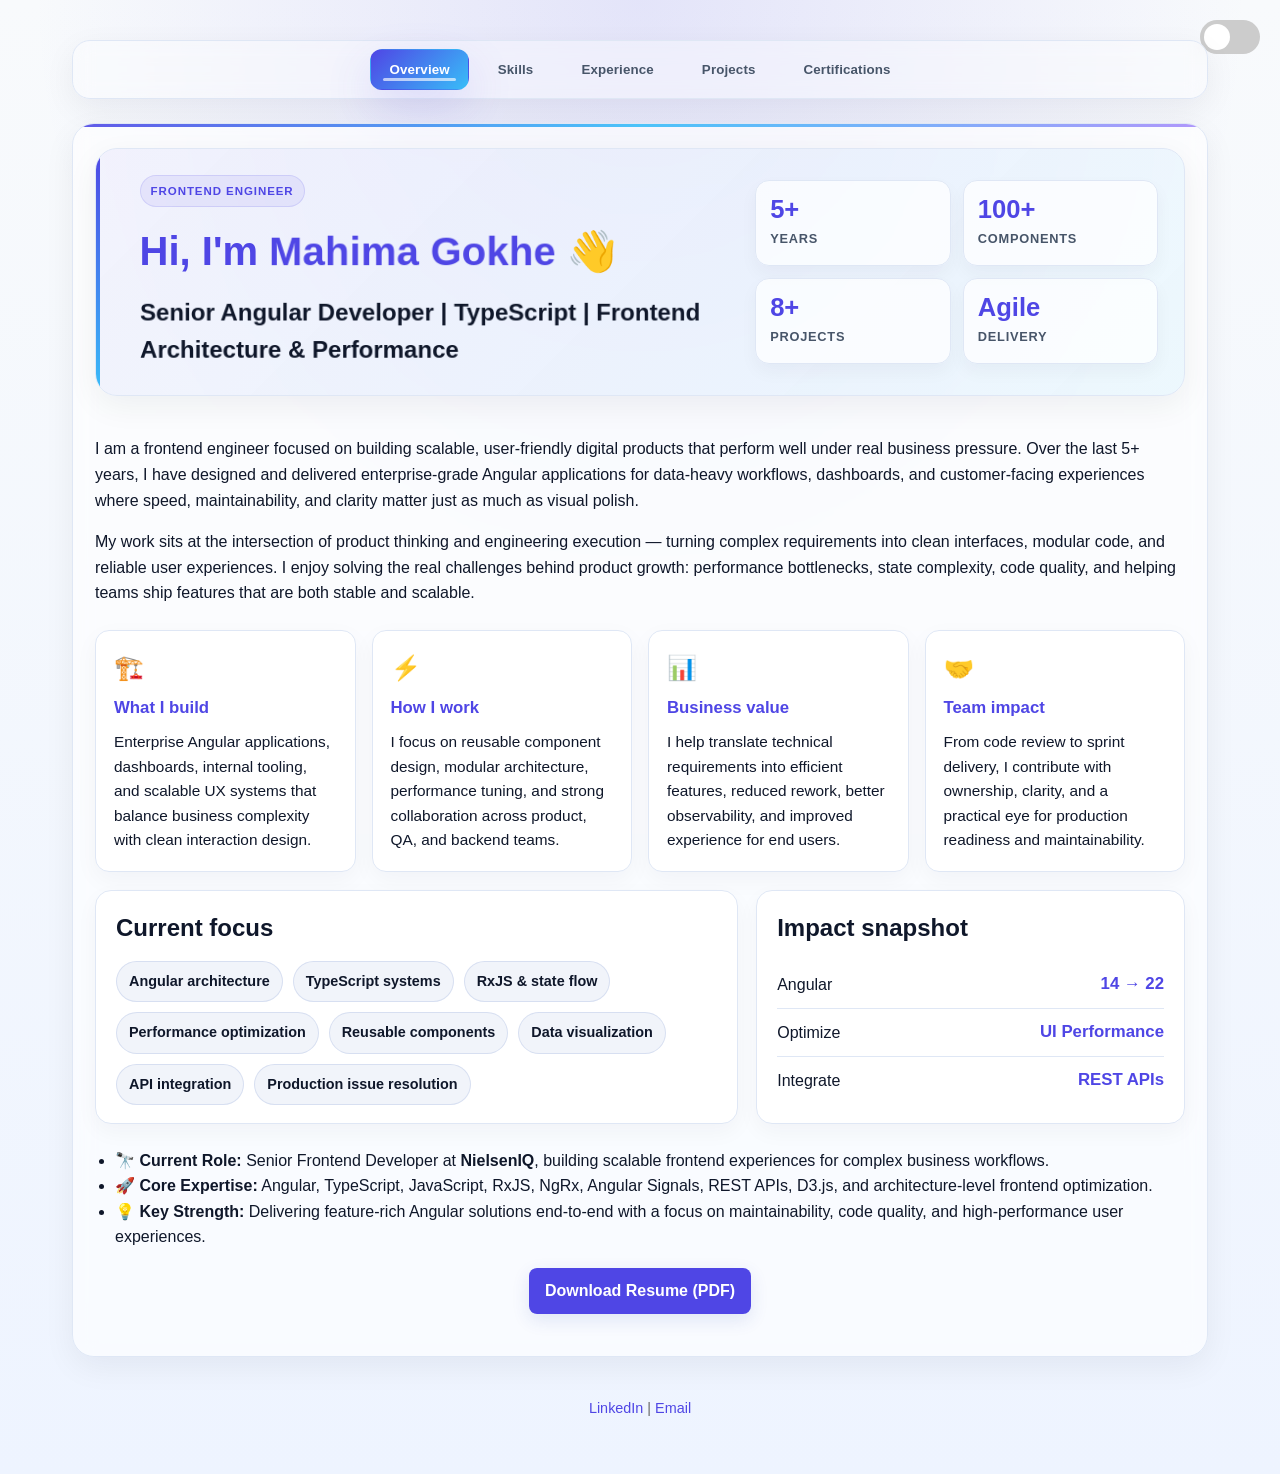
==== commit 66d77225: "update" ====
--- a/index.html
+++ b/index.html
@@ -134,51 +134,240 @@
             .name-pop, .subtitle-pop { animation: none; opacity: 1; transform: none; }
         }
 
-        @media (max-width: 768px) {
+        @media (max-width: 900px) {
             body {
                 width: 100%;
-                padding: 16px 14px 30px;
+                padding: 18px 14px 30px;
             }
 
             .theme-switch-wrapper {
                 position: static;
                 justify-content: flex-end;
-                margin-bottom: 10px;
+                margin-bottom: 12px;
             }
 
             .tabs {
                 justify-content: flex-start;
+                gap: 8px;
+                padding: 10px;
             }
 
             .tab-button {
-                flex: 1 1 calc(50% - 10px);
+                flex: 1 1 calc(33.333% - 8px);
+                min-width: 0;
                 text-align: center;
+                padding: 10px 10px;
+                font-size: 0.9rem;
+            }
+
+            .hero-panel {
+                grid-template-columns: 1fr;
+                gap: 14px;
+            }
+
+            .hero-copy {
+                padding-left: 0;
+            }
+
+            .hero-stats {
+                grid-template-columns: repeat(2, minmax(0, 1fr));
+            }
+
+            .projects-grid,
+            .overview-focus,
+            .skills-grid,
+            .cert-list {
+                grid-template-columns: 1fr;
+                gap: 14px;
+            }
+
+            .project {
+                grid-template-rows: 150px 1fr;
+            }
+
+            .project-content {
+                padding: 16px 14px 14px;
+            }
+
+            .project-metrics {
+                grid-template-columns: repeat(3, minmax(0, 1fr));
+                gap: 6px;
+                margin: 10px 0 12px;
+            }
+
+            .metric-pill {
+                padding: 9px 7px;
+            }
+
+            .metric-pill small {
+                font-size: 0.7rem;
             }
 
             .header {
                 margin-bottom: 24px;
             }
 
-            h1 {
-                font-size: 2.1em;
-            }
-
-            h2 {
-                font-size: 1.6em;
-            }
-
-            h3 {
-                font-size: 1.2em;
-            }
-
-            .skills-grid {
-                grid-template-columns: 1fr;
+            .tab-panel {
+                padding: 18px 14px;
+            }
+
+            .experience-header {
+                flex-direction: column;
+                align-items: flex-start;
+            }
+
+            .duration-badge {
+                align-self: flex-start;
             }
 
             .skill-card,
             .flip-front,
             .flip-back {
-                min-height: 260px;
+                min-height: 250px;
+            }
+        }
+
+        @media (max-width: 560px) {
+            body {
+                padding: 14px 12px 24px;
+            }
+
+            .theme-switch-wrapper {
+                top: 12px;
+                right: 12px;
+            }
+
+            .tabs {
+                gap: 6px;
+                padding: 8px;
+            }
+
+            .tab-button {
+                flex: 1 1 calc(50% - 6px);
+                padding: 8px 8px;
+                font-size: 0.82rem;
+                min-height: 38px;
+                border-radius: 10px;
+            }
+
+            .hero-panel {
+                padding: 14px 14px 16px;
+            }
+
+            .hero-copy {
+                gap: 6px;
+            }
+
+            .eyebrow {
+                margin-bottom: 8px;
+                padding: 5px 8px;
+                font-size: 0.68rem;
+            }
+
+            .hero-panel h1 {
+                margin: 0 0 6px;
+                line-height: 1.2;
+            }
+
+            .hero-panel h3 {
+                margin: 0;
+                line-height: 1.4;
+            }
+
+            .hero-stats {
+                grid-template-columns: repeat(2, minmax(0, 1fr));
+                gap: 10px;
+            }
+
+            h1 {
+                font-size: 1.9em;
+            }
+
+            h2 {
+                font-size: 1.55em;
+            }
+
+            h3 {
+                font-size: 1.18em;
+            }
+
+            .stat-card {
+                padding: 12px 10px;
+            }
+
+            .focus-list {
+                gap: 8px;
+            }
+
+            .focus-list li {
+                font-size: 0.8rem;
+            }
+
+            .project {
+                grid-template-rows: 120px 1fr;
+                border-radius: 14px;
+                box-shadow: 0 8px 18px rgba(15, 23, 42, 0.05);
+            }
+
+            .project-content {
+                padding: 14px 12px 12px;
+            }
+
+            .project h3 {
+                font-size: 1.05rem;
+                margin: 0 0 6px;
+            }
+
+            .overview-card,
+            .experience-item,
+            .cert-item,
+            .skill-card,
+            .flip {
+                border-radius: 14px;
+                box-shadow: 0 8px 18px rgba(15, 23, 42, 0.04);
+            }
+
+            .project p {
+                font-size: 0.82rem;
+                line-height: 1.5;
+                margin: 0 0 8px;
+            }
+
+            .project-meta {
+                font-size: 0.72rem;
+                padding: 5px 8px;
+            }
+
+            .project-metrics {
+                grid-template-columns: 1fr;
+                gap: 6px;
+            }
+
+            .project-visual {
+                min-height: 110px;
+                padding: 12px;
+            }
+
+            .btn-download {
+                width: 100%;
+                text-align: center;
+            }
+
+            .skill-card {
+                height: 260px;
+            }
+
+            .flip-front,
+            .flip-back {
+                padding: 14px 12px 12px;
+            }
+
+            .skill-name {
+                font-size: 1.05rem;
+            }
+
+            .skill-desc {
+                font-size: 0.8rem;
             }
         }
 
@@ -538,6 +727,52 @@
             gap: 18px;
         }
 
+        .projects-intro {
+            display: flex;
+            align-items: flex-end;
+            justify-content: space-between;
+            gap: 18px;
+            margin: 4px 0 20px;
+        }
+
+        .projects-intro p {
+            max-width: 570px;
+            margin: 0;
+            color: var(--muted-color);
+        }
+
+        .project-filters {
+            display: flex;
+            flex-wrap: wrap;
+            gap: 7px;
+            justify-content: flex-end;
+        }
+
+        .project-filter {
+            border: 1px solid var(--border-color);
+            border-radius: 999px;
+            background: var(--card-bg);
+            color: var(--muted-color);
+            cursor: pointer;
+            font: inherit;
+            font-size: 0.78rem;
+            font-weight: 700;
+            padding: 7px 11px;
+            transition: color 0.2s ease, background 0.2s ease, border-color 0.2s ease, transform 0.2s ease;
+        }
+
+        .project-filter:hover,
+        .project-filter.active {
+            color: var(--secondary-color);
+            background: var(--accent-color);
+            border-color: var(--accent-color);
+            transform: translateY(-1px);
+        }
+
+        .project.is-hidden {
+            display: none;
+        }
+
         .project {
             display: grid;
             grid-template-rows: 170px 1fr;
@@ -556,6 +791,16 @@
             border-color: rgba(79, 70, 229, 0.2);
         }
 
+        .project.featured {
+            grid-column: span 2;
+            grid-template-columns: minmax(220px, 0.85fr) minmax(0, 1.15fr);
+            grid-template-rows: 1fr;
+        }
+
+        .project.featured .project-visual {
+            min-height: 280px;
+        }
+
         .project-visual {
             position: relative;
             display: flex;
@@ -595,6 +840,39 @@
 
         .project-visual.visual-expense {
             background: linear-gradient(135deg, rgba(124, 58, 237, 0.9), rgba(168, 85, 247, 0.72));
+        }
+
+        .project-visual.visual-chai {
+            background: linear-gradient(135deg, #7c2d12, #f59e0b 58%, #fde68a);
+        }
+
+        .project-visual.visual-moodflow {
+            background: linear-gradient(135deg, #0f766e, #14b8a6 58%, #99f6e4);
+        }
+
+        /* .project-visual.visual-autovera {
+            background: linear-gradient(135deg, #15181d, #8a5726 58%, #e3a968);
+        } */
+
+        .project-visual .visual-mark {
+            position: absolute;
+            top: 26px;
+            right: 26px;
+            z-index: 1;
+            font-size: clamp(3rem, 8vw, 5.4rem);
+            filter: drop-shadow(0 8px 12px rgba(15, 23, 42, 0.18));
+            transition: transform 0.35s ease;
+        }
+
+        .project:hover .visual-mark {
+            transform: rotate(-8deg) scale(1.08);
+        }
+
+        .project-visual.visual-feast {
+            background: linear-gradient(180deg, rgba(11,11,11,0.3), rgba(11,11,11,0.3)), url('feast-immersive/thumbnail.jpg');
+            background-size: cover;
+            background-position: center center;
+            color: #fff;
         }
 
         .project-visual span {
@@ -641,6 +919,45 @@
             margin: 12px 0 14px;
         }
 
+        .project-actions {
+            display: flex;
+            flex-wrap: wrap;
+            gap: 8px;
+            margin-top: 14px;
+        }
+
+        .project-actions a {
+            display: inline-flex;
+            align-items: center;
+            gap: 6px;
+            border-radius: 8px;
+            padding: 8px 11px;
+            background: var(--surface-soft);
+            border: 1px solid var(--border-color);
+            font-size: 0.8rem;
+            font-weight: 800;
+            transition: transform 0.2s ease, background 0.2s ease;
+        }
+
+        .project-actions a:first-child {
+            color: var(--secondary-color);
+            background: var(--accent-color);
+            border-color: var(--accent-color);
+        }
+
+        .project-actions a:hover {
+            transform: translateY(-2px);
+            text-decoration: none;
+            background: var(--accent-strong);
+        }
+
+        @media (max-width: 900px) {
+            .projects-intro { align-items: flex-start; flex-direction: column; }
+            .project-filters { justify-content: flex-start; }
+            .project.featured { grid-column: span 1; grid-template-columns: 1fr; grid-template-rows: 170px 1fr; }
+            .project.featured .project-visual { min-height: 0; }
+        }
+
         .metric-pill {
             display: flex;
             flex-direction: column;
@@ -948,7 +1265,7 @@
             max-width: 100%;
         }
 
-        .tag-list .tag:first-child,
+        /* .tag-list .tag:first-child,
         .tag.featured,
         .tag.primary {
             background: rgba(79, 70, 229, 0.12);
@@ -956,7 +1273,7 @@
             border-color: rgba(79, 70, 229, 0.2);
             box-shadow: 0 8px 18px rgba(79, 70, 229, 0.08);
             font-weight: 700;
-        }
+        } */
 
         .experience-stack {
             display: grid;
@@ -1540,9 +1857,19 @@
                 <span class="section-kicker">Case Studies</span>
             </div>
 
+            <div class="projects-intro">
+                <p>A small collection of interfaces built to explore data, motion, and everyday workflows. Pick a lane and browse the work.</p>
+                <div class="project-filters" role="group" aria-label="Filter personal projects">
+                    <button class="project-filter active" type="button" data-filter="all" aria-pressed="true">All work</button>
+                    <button class="project-filter" type="button" data-filter="data" aria-pressed="false">Data & analytics</button>
+                    <button class="project-filter" type="button" data-filter="experience" aria-pressed="false">Interactive UX</button>
+                    <button class="project-filter" type="button" data-filter="utility" aria-pressed="false">Useful tools</button>
+                </div>
+            </div>
+
             <div class="projects-grid">
-                <article class="project animated-card">
-                    <div class="project-visual visual-dashboard"><span>Analytics</span></div>
+                <article class="project featured animated-card" data-category="data">
+                    <div class="project-visual visual-dashboard"><span>Analytics</span><b class="visual-mark" aria-hidden="true">◈</b></div>
                     <div class="project-content">
                         <span class="project-meta">Angular • Firebase • Data Analytics</span>
                         <div class="project-metrics">
@@ -1555,12 +1882,12 @@
                         <p><strong>What it is:</strong> An enterprise-style admin dashboard designed to help business teams monitor performance, track KPIs, and analyze operational trends in real time.</p>
                         <p><strong>Core functionality:</strong> It includes interactive charts, summary cards, role-based access, advanced filter controls, report generation, user management, audit tracking, and drill-down views for deeper analytics.</p>
                         <p><strong>Why it matters:</strong> It demonstrates the ability to build data-heavy, business-focused interfaces that convert raw numbers into actionable insights while keeping the experience intuitive and scalable for teams.</p>
-                        <p><a href="admin-dashboard.html">More Details</a> | <a href="admin-dashboard.component.html">Live Demo</a></p>
+                        <div class="project-actions"><a href="admin-dashboard.html">Explore case study <span aria-hidden="true">↗</span></a><a href="admin-dashboard.component.html">Open demo <span aria-hidden="true">→</span></a></div>
                     </div>
                 </article>
 
-                <article class="project animated-card">
-                    <div class="project-visual visual-weather"><span>Forecast</span></div>
+                <article class="project animated-card" data-category="data utility">
+                    <div class="project-visual visual-weather"><span>Forecast</span><b class="visual-mark" aria-hidden="true">☼</b></div>
                     <div class="project-content">
                         <span class="project-meta">Angular • D3.js • Live APIs</span>
                         <div class="project-metrics">
@@ -1573,12 +1900,48 @@
                         <p><strong>What it is:</strong> A responsive weather dashboard that helps users track daily and hourly weather conditions, temperature changes, and forecast trends for a selected location.</p>
                         <p><strong>Core functionality:</strong> The app fetches live weather data from an external API, visualizes temperature and forecast changes using D3.js charts, highlights weather alerts, and presents the information in a clean, mobile-friendly dashboard layout.</p>
                         <p><strong>Why it matters:</strong> This project reflects frontend engineering skills in API integration, data visualization, and building clean user interfaces for information-dense applications.</p>
-                        <p><a href="weather-app.html">More Details</a> | <a href="weather-app.component.html">Live Demo</a></p>
+                        <div class="project-actions"><a href="weather-app.html">Explore case study <span aria-hidden="true">↗</span></a><a href="weather-app.component.html">Open demo <span aria-hidden="true">→</span></a></div>
                     </div>
                 </article>
 
-                <article class="project animated-card">
-                    <div class="project-visual visual-expense"><span>Finance</span></div>
+                <article class="project animated-card" data-category="experience">
+                    <div class="project-visual visual-chai"><span>Chai</span><b class="visual-mark" aria-hidden="true">☕</b></div>
+                    <div class="project-content">
+                        <span class="project-meta">Prototype • GSAP • ScrollTrigger</span>
+                        <div class="project-metrics">
+                            <div class="metric-pill"><strong>Challenge</strong><small>Stop-the-scroll engagement</small></div>
+                            <div class="metric-pill"><strong>Solution</strong><small>Scroll-scrubbed video interactions</small></div>
+                            <div class="metric-pill"><strong>Outcome</strong><small>High-retention reel-ready beats</small></div>
+                        </div>
+                        <h3>☕ Chai Theory — Scroll Site</h3>
+                        <p><em>Technologies: HTML, CSS, JavaScript, GSAP, ScrollTrigger, Lenis</em></p>
+                        <p><strong>What it is:</strong> A premium, single-page scroll-animated prototype for an Indian café. Uses pinned scrub videos and parallax scenes to create strong, camera-friendly scroll beats.</p>
+                        <p><strong>Core functionality:</strong> Autoplay background hero, pinned exploded-thali and samosa videos controlled by scroll, horizontal ingredient gallery, and magnetic CTA — all tuned for 1920×1080 screen recording.</p>
+                        <p><strong>Why it matters:</strong> Demonstrates frontend animation systems, performance-aware media handling, and designing micro-interactions for short-form video capture.</p>
+                        <div class="project-actions"><a href="chai-theory.html">Explore case study <span aria-hidden="true">↗</span></a><a href="chai-theory/chai.html">Open demo <span aria-hidden="true">→</span></a></div>
+                    </div>
+                </article>
+
+                <article class="project animated-card" data-category="experience utility">
+                    <div class="project-visual visual-moodflow"><span>Mood</span><b class="visual-mark" aria-hidden="true">⌁</b></div>
+                    <div class="project-content">
+                        <span class="project-meta">Angular Prototype • UX • Analytics</span>
+                        <div class="project-metrics">
+                            <div class="metric-pill"><strong>Challenge</strong><small>Emotion capture & insights</small></div>
+                            <div class="metric-pill"><strong>Solution</strong><small>Reactive mood entry + analytics</small></div>
+                            <div class="metric-pill"><strong>Outcome</strong><small>Interactive emotion dashboard</small></div>
+                        </div>
+                        <h3>😊 MoodFlow — Emotion Analytics Portal</h3>
+                        <p><em>Technologies: Angular, TypeScript, RxJS, Signals, Chart.js</em></p>
+                        <p><strong>What it is:</strong> A polished portal for recording emotions (emoji + intensity + note) and visualizing trends via interactive charts, calendar heatmaps and derived insights.</p>
+                        <p><strong>Core functionality:</strong> Mood entry, intensity scoring, tags, reactive dashboards (trend line, distribution, streaks) and a mood calendar for long-term review.</p>
+                        <p><strong>Why it matters:</strong> Shows architecture, state management, and UX for emotion analytics — great resume project for a senior frontend role.</p>
+                        <div class="project-actions"><a href="moodflow.html">Explore case study <span aria-hidden="true">↗</span></a><a href="moodflow/mood.html">Open demo <span aria-hidden="true">→</span></a></div>
+                    </div>
+                </article>
+
+                <article class="project animated-card" data-category="utility data">
+                    <div class="project-visual visual-expense"><span>Finance</span><b class="visual-mark" aria-hidden="true">$</b></div>
                     <div class="project-content">
                         <span class="project-meta">Angular • AI • Finance</span>
                         <div class="project-metrics">
@@ -1591,9 +1954,27 @@
                         <p><strong>What it is:</strong> A smart personal finance dashboard designed to help users manage spending, review categories, and monitor budget health over time.</p>
                         <p><strong>Core functionality:</strong> It includes transaction entry, category-wise expense summaries, monthly budget tracking, spending trend analysis, and AI-assisted insights that suggest patterns, highlight overspending, and recommend better budgeting decisions.</p>
                         <p><strong>Why it matters:</strong> It demonstrates end-to-end product thinking: user-facing financial workflows, data-driven insights, and a modern interface built for everyday decision-making.</p>
-                        <p><a href="expense-tracker.html">More Details</a> | <a href="expense-tracker.component.html">Live Demo</a></p>
+                        <div class="project-actions"><a href="expense-tracker.html">Explore case study <span aria-hidden="true">↗</span></a><a href="expense-tracker.component.html">Open demo <span aria-hidden="true">→</span></a></div>
                     </div>
                 </article>
+
+                <!-- <article class="project animated-card" data-category="experience utility">
+                    <div class="project-visual visual-autovera"><span>Automotive</span><b class="visual-mark" aria-hidden="true">◉</b></div>
+                    <div class="project-content">
+                        <span class="project-meta">React • Product UX • Mobile</span>
+                        <div class="project-metrics">
+                            <div class="metric-pill"><strong>Challenge</strong><small>Showroom to service journey</small></div>
+                            <div class="metric-pill"><strong>Solution</strong><small>Stateful mobile experience</small></div>
+                            <div class="metric-pill"><strong>Outcome</strong><small>Complete ownership workflow</small></div>
+                        </div>
+                        <h3>🚘 AutoVera — Showroom & Service</h3>
+                        <p><em>Technologies: React, Lucide icons, responsive mobile UI</em></p>
+                        <p><strong>What it is:</strong> A premium automotive companion that connects vehicle discovery, product comparison, wishlist management, service booking, service tracking, and customer profile flows.</p>
+                        <p><strong>Core functionality:</strong> It includes onboarding, authentication, searchable products, offers, product details, seven-step service booking, service-center discovery, notifications, booking history, and tracking states.</p>
+                        <p><strong>Why it matters:</strong> It demonstrates reusable React UI architecture, multi-screen state management, navigation history, responsive interaction design, and end-to-end product thinking.</p>
+                        <div class="project-actions"><a href="autovera.html">Explore case study <span aria-hidden="true">↗</span></a><a href="mobile.html">View React source <span aria-hidden="true">→</span></a></div>
+                    </div>
+                </article> -->
             </div>
         </div>
     </section>
@@ -1685,6 +2066,21 @@
                     const isActive = panel.id === `${target}-panel`;
                     panel.classList.toggle('active', isActive);
                     panel.hidden = !isActive;
+                });
+            });
+        });
+
+        document.querySelectorAll('.project-filter').forEach(filter => {
+            filter.addEventListener('click', () => {
+                const selected = filter.dataset.filter;
+                document.querySelectorAll('.project-filter').forEach(button => {
+                    const isActive = button === filter;
+                    button.classList.toggle('active', isActive);
+                    button.setAttribute('aria-pressed', isActive.toString());
+                });
+                document.querySelectorAll('.project[data-category]').forEach(project => {
+                    const visible = selected === 'all' || project.dataset.category.split(' ').includes(selected);
+                    project.classList.toggle('is-hidden', !visible);
                 });
             });
         });
